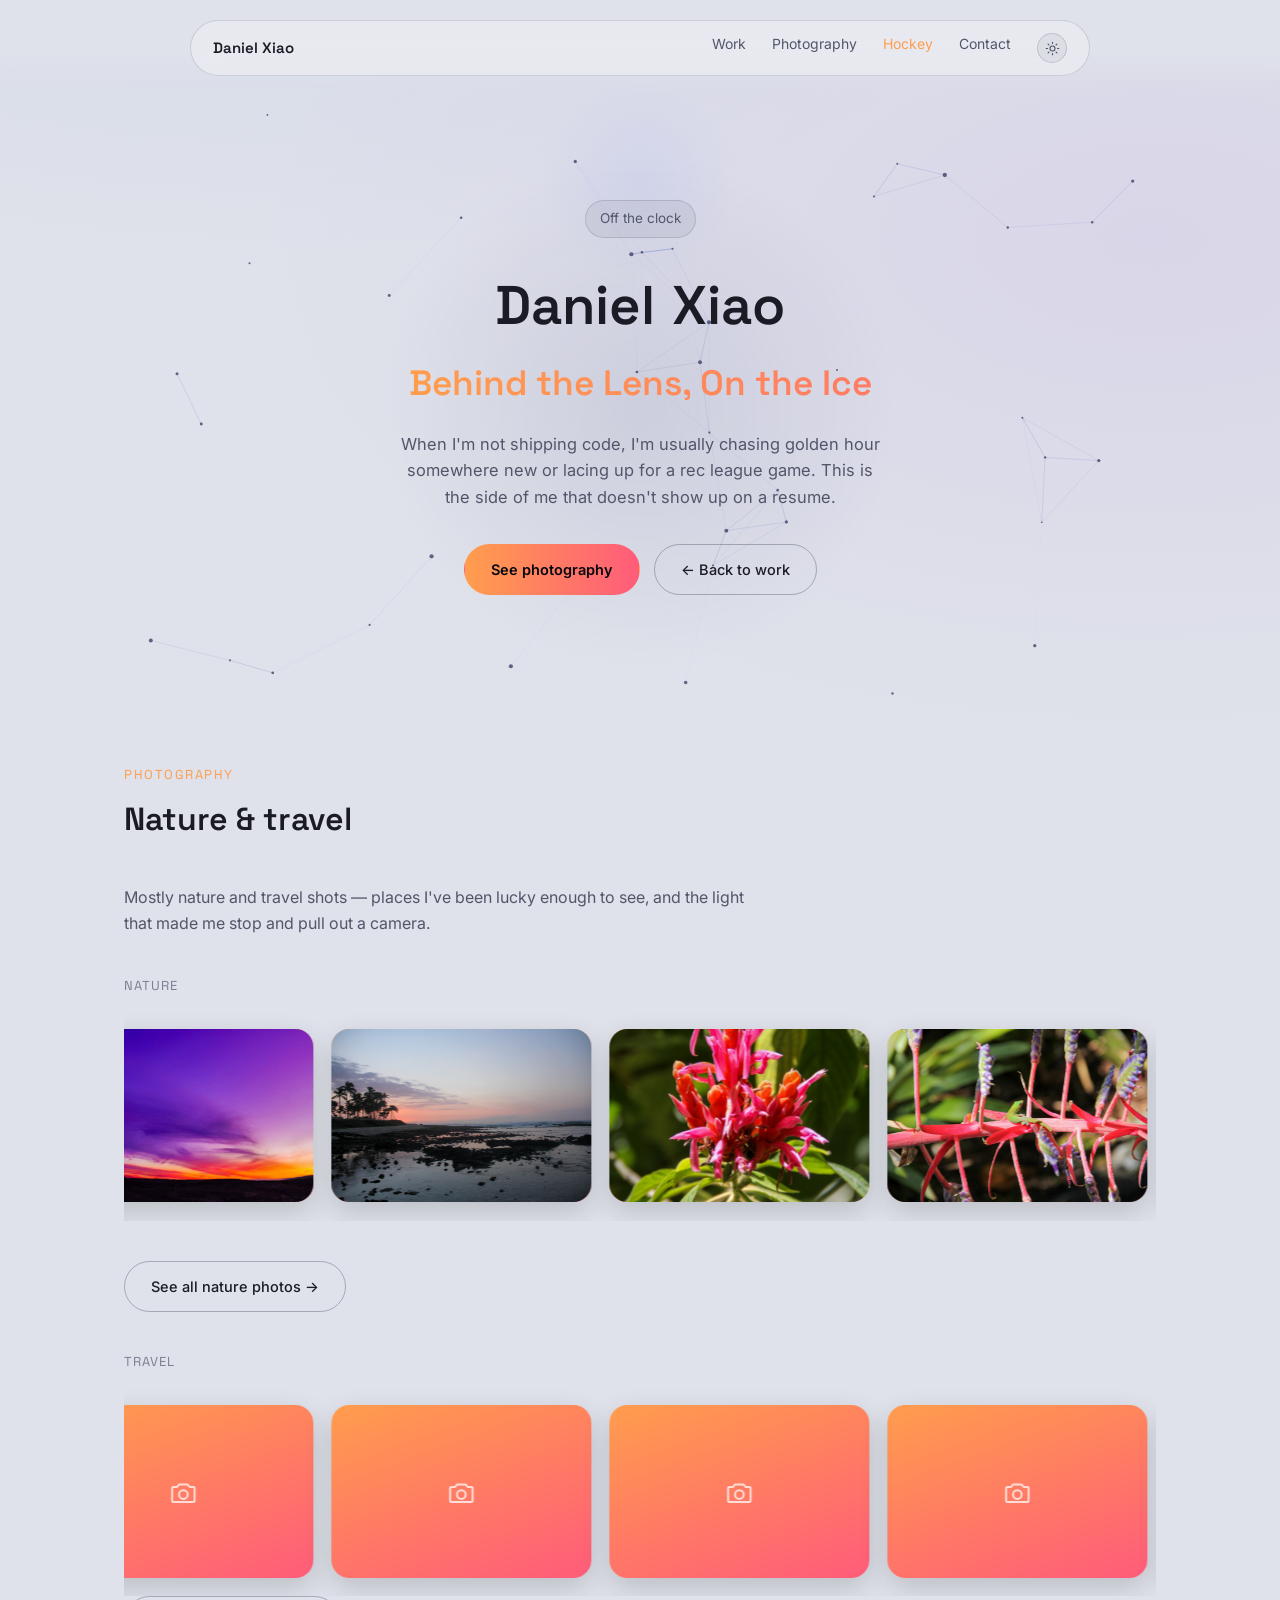
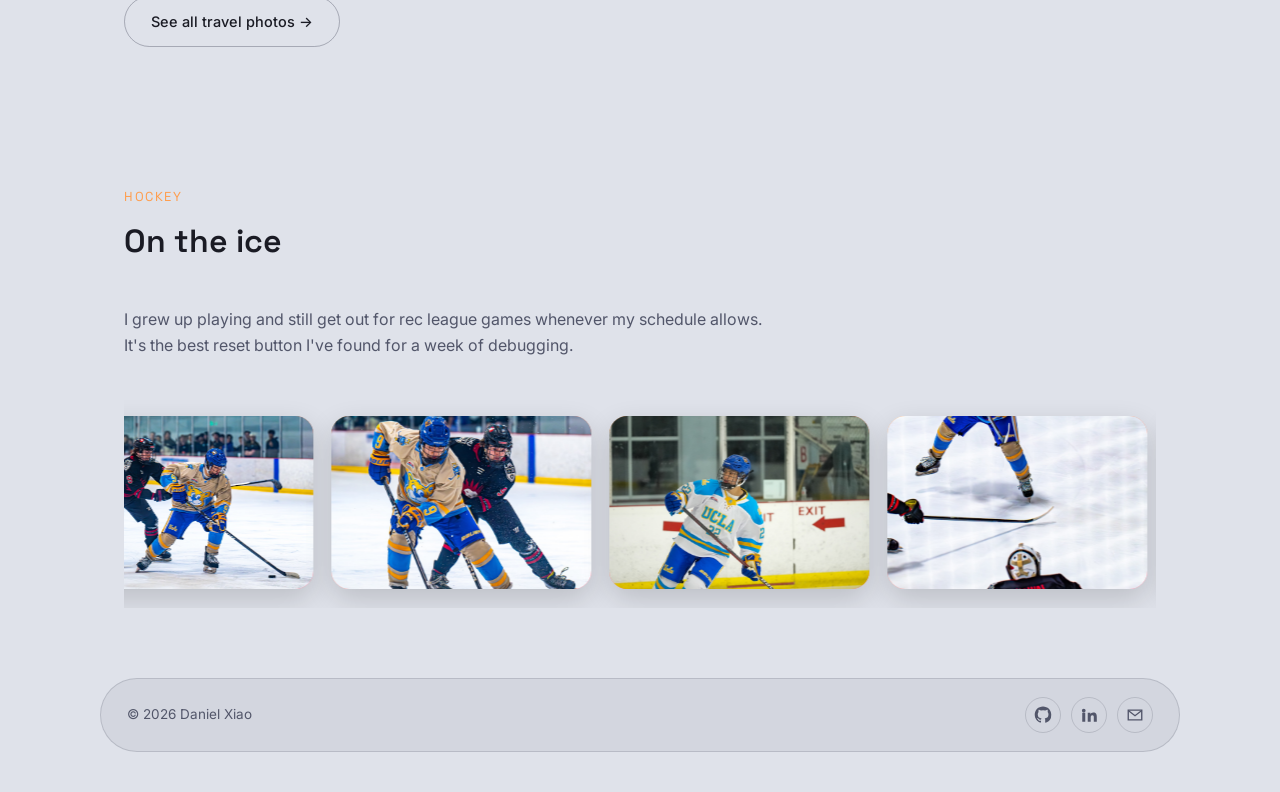
==== creative.html @ 52172386 "remove decorative emoji site-wide in favor of SVG icons, link TreeReq in experience, add UCLA logo s" ====
<!DOCTYPE html>
<html lang="en">
<head>
  <meta charset="UTF-8">
  <meta name="viewport" content="width=device-width, initial-scale=1.0">
  <title>Daniel Xiao — Photography &amp; Hockey</title>
  <meta name="description" content="The creative side of Daniel Xiao — landscape and travel photography, and rec league hockey.">
  <script>
    (function () {
      var stored = localStorage.getItem('portfolio-theme');
      var theme = stored || (matchMedia('(prefers-color-scheme: light)').matches ? 'light' : 'dark');
      document.documentElement.setAttribute('data-theme', theme);
    })();
  </script>
  <link rel="preconnect" href="https://fonts.googleapis.com">
  <link rel="preconnect" href="https://fonts.gstatic.com" crossorigin>
  <link href="https://fonts.googleapis.com/css2?family=Space+Grotesk:wght@500;600;700&family=Inter:wght@400;500;600&display=swap" rel="stylesheet">
  <link rel="stylesheet" href="style.css">
</head>
<body class="creative">

  <div class="scroll-progress" aria-hidden="true"><div class="scroll-progress-bar"></div></div>
  <div class="cursor-glow" aria-hidden="true"></div>

  <header class="site-header">
    <nav class="nav-pill">
      <a href="index.html#top" class="logo"><span class="logo-full">Daniel Xiao</span><span class="logo-short">DX</span></a>
      <div class="nav-links">
        <a href="index.html">Work</a>
        <a href="#photography">Photography</a>
        <a href="#hockey">Hockey</a>
        <a href="index.html#contact">Contact</a>
        <button class="theme-toggle" type="button" aria-label="Toggle light and dark theme">
          <svg class="icon-moon" viewBox="0 0 24 24" fill="none" stroke="currentColor" stroke-width="1.8" stroke-linecap="round" stroke-linejoin="round"><path d="M21 12.79A9 9 0 1 1 11.21 3 7 7 0 0 0 21 12.79Z"/></svg>
          <svg class="icon-sun" viewBox="0 0 24 24" fill="none" stroke="currentColor" stroke-width="1.8" stroke-linecap="round"><circle cx="12" cy="12" r="4"/><path d="M12 2v2M12 20v2M4.93 4.93l1.41 1.41M17.66 17.66l1.41 1.41M2 12h2M20 12h2M4.93 19.07l1.41-1.41M17.66 6.34l1.41-1.41"/></svg>
        </button>
      </div>
    </nav>
  </header>

  <main id="top">

    <!-- HERO -->
    <section class="hero">
      <canvas class="particle-canvas" aria-hidden="true"></canvas>
      <div class="hero-glow" aria-hidden="true"></div>

      <div class="hero-inner">
        <p class="pill hero-pill">Off the clock</p>
        <h1>Daniel Xiao</h1>
        <p class="hero-role"><span class="grad-text">Behind the Lens, On the Ice</span></p>
        <p class="tagline">When I'm not shipping code, I'm usually chasing golden hour somewhere new or lacing up for a rec league game. This is the side of me that doesn't show up on a resume.</p>
        <div class="hero-actions">
          <a href="#photography" class="btn btn-primary">See photography</a>
          <a href="index.html" class="btn btn-ghost">← Back to work</a>
        </div>
      </div>
    </section>

    <!-- PHOTOGRAPHY -->
    <section id="photography" class="section">
      <p class="section-kicker">Photography</p>
      <h2 class="section-heading">Nature &amp; travel</h2>
      <p class="creative-blurb">Mostly nature and travel shots — places I've been lucky enough to see, and the light that made me stop and pull out a camera.</p>

      <p class="photo-group-title">Nature</p>
      <div class="marquee">
        <div class="marquee-track">
          <article class="photo-card">
            <div class="photo-frame">
              <span class="photo-fallback"><svg viewBox="0 0 24 24" fill="none" stroke="currentColor" stroke-width="1.6" stroke-linecap="round" stroke-linejoin="round"><path d="M4 8h3l1.5-2h7L17 8h3a1 1 0 0 1 1 1v10a1 1 0 0 1-1 1H4a1 1 0 0 1-1-1V9a1 1 0 0 1 1-1Z"/><circle cx="12" cy="14" r="3.5"/></svg></span>
              <img src="assets/img/photography/nature/Hawaii_Sunset1.jpg" alt="Nature photo" class="photo-img" onerror="this.remove()">
            </div>
          </article>
          <article class="photo-card">
            <div class="photo-frame">
              <span class="photo-fallback"><svg viewBox="0 0 24 24" fill="none" stroke="currentColor" stroke-width="1.6" stroke-linecap="round" stroke-linejoin="round"><path d="M4 8h3l1.5-2h7L17 8h3a1 1 0 0 1 1 1v10a1 1 0 0 1-1 1H4a1 1 0 0 1-1-1V9a1 1 0 0 1 1-1Z"/><circle cx="12" cy="14" r="3.5"/></svg></span>
              <img src="assets/img/photography/nature/Hawaii_Beach1.jpg" alt="Nature photo" class="photo-img" onerror="this.remove()">
            </div>
          </article>
          <article class="photo-card">
            <div class="photo-frame">
              <span class="photo-fallback"><svg viewBox="0 0 24 24" fill="none" stroke="currentColor" stroke-width="1.6" stroke-linecap="round" stroke-linejoin="round"><path d="M4 8h3l1.5-2h7L17 8h3a1 1 0 0 1 1 1v10a1 1 0 0 1-1 1H4a1 1 0 0 1-1-1V9a1 1 0 0 1 1-1Z"/><circle cx="12" cy="14" r="3.5"/></svg></span>
              <img src="assets/img/photography/nature/Hawaii_Flower1.jpg" alt="Nature photo" class="photo-img" onerror="this.remove()">
            </div>
          </article>
          <article class="photo-card">
            <div class="photo-frame">
              <span class="photo-fallback"><svg viewBox="0 0 24 24" fill="none" stroke="currentColor" stroke-width="1.6" stroke-linecap="round" stroke-linejoin="round"><path d="M4 8h3l1.5-2h7L17 8h3a1 1 0 0 1 1 1v10a1 1 0 0 1-1 1H4a1 1 0 0 1-1-1V9a1 1 0 0 1 1-1Z"/><circle cx="12" cy="14" r="3.5"/></svg></span>
              <img src="assets/img/photography/nature/Hawaii_Gecko1.jpg" alt="Nature photo" class="photo-img" onerror="this.remove()">
            </div>
          </article>
          <article class="photo-card">
            <div class="photo-frame">
              <span class="photo-fallback"><svg viewBox="0 0 24 24" fill="none" stroke="currentColor" stroke-width="1.6" stroke-linecap="round" stroke-linejoin="round"><path d="M4 8h3l1.5-2h7L17 8h3a1 1 0 0 1 1 1v10a1 1 0 0 1-1 1H4a1 1 0 0 1-1-1V9a1 1 0 0 1 1-1Z"/><circle cx="12" cy="14" r="3.5"/></svg></span>
              <img src="assets/img/photography/nature/Hawaii_Lava1.jpg" alt="Nature photo" class="photo-img" onerror="this.remove()">
            </div>
          </article>
          <article class="photo-card">
            <div class="photo-frame">
              <span class="photo-fallback"><svg viewBox="0 0 24 24" fill="none" stroke="currentColor" stroke-width="1.6" stroke-linecap="round" stroke-linejoin="round"><path d="M4 8h3l1.5-2h7L17 8h3a1 1 0 0 1 1 1v10a1 1 0 0 1-1 1H4a1 1 0 0 1-1-1V9a1 1 0 0 1 1-1Z"/><circle cx="12" cy="14" r="3.5"/></svg></span>
              <img src="assets/img/photography/nature/Hawaii_Mountain1.jpg" alt="Nature photo" class="photo-img" onerror="this.remove()">
            </div>
          </article>
        </div>
      </div>
      <a href="nature.html" class="btn btn-ghost">See all nature photos →</a>

      <p class="photo-group-title" style="margin-top: 40px;">Travel</p>
      <div class="marquee">
        <div class="marquee-track">
          <article class="photo-card">
            <div class="photo-frame">
              <span class="photo-fallback"><svg viewBox="0 0 24 24" fill="none" stroke="currentColor" stroke-width="1.6" stroke-linecap="round" stroke-linejoin="round"><path d="M4 8h3l1.5-2h7L17 8h3a1 1 0 0 1 1 1v10a1 1 0 0 1-1 1H4a1 1 0 0 1-1-1V9a1 1 0 0 1 1-1Z"/><circle cx="12" cy="14" r="3.5"/></svg></span>
              <img src="assets/img/photography/travel/01.jpg" alt="Travel photo" class="photo-img" onerror="this.remove()">
            </div>
          </article>
          <article class="photo-card">
            <div class="photo-frame">
              <span class="photo-fallback"><svg viewBox="0 0 24 24" fill="none" stroke="currentColor" stroke-width="1.6" stroke-linecap="round" stroke-linejoin="round"><path d="M4 8h3l1.5-2h7L17 8h3a1 1 0 0 1 1 1v10a1 1 0 0 1-1 1H4a1 1 0 0 1-1-1V9a1 1 0 0 1 1-1Z"/><circle cx="12" cy="14" r="3.5"/></svg></span>
              <img src="assets/img/photography/travel/02.jpg" alt="Travel photo" class="photo-img" onerror="this.remove()">
            </div>
          </article>
          <article class="photo-card">
            <div class="photo-frame">
              <span class="photo-fallback"><svg viewBox="0 0 24 24" fill="none" stroke="currentColor" stroke-width="1.6" stroke-linecap="round" stroke-linejoin="round"><path d="M4 8h3l1.5-2h7L17 8h3a1 1 0 0 1 1 1v10a1 1 0 0 1-1 1H4a1 1 0 0 1-1-1V9a1 1 0 0 1 1-1Z"/><circle cx="12" cy="14" r="3.5"/></svg></span>
              <img src="assets/img/photography/travel/03.jpg" alt="Travel photo" class="photo-img" onerror="this.remove()">
            </div>
          </article>
        </div>
      </div>
      <a href="travel.html" class="btn btn-ghost">See all travel photos →</a>
    </section>

    <!-- HOCKEY -->
    <section id="hockey" class="section">
      <p class="section-kicker">Hockey</p>
      <h2 class="section-heading">On the ice</h2>
      <p class="creative-blurb">I grew up playing and still get out for rec league games whenever my schedule allows. It's the best reset button I've found for a week of debugging.</p>

      <div class="marquee">
        <div class="marquee-track">
          <article class="photo-card">
            <div class="photo-frame">
              <span class="photo-fallback"><svg viewBox="0 0 24 24" fill="none" stroke="currentColor" stroke-width="1.6" stroke-linecap="round" stroke-linejoin="round"><path d="M4 8h3l1.5-2h7L17 8h3a1 1 0 0 1 1 1v10a1 1 0 0 1-1 1H4a1 1 0 0 1-1-1V9a1 1 0 0 1 1-1Z"/><circle cx="12" cy="14" r="3.5"/></svg></span>
              <img src="assets/img/hockey/DSC00025.jpeg" alt="Hockey photo" class="photo-img" onerror="this.remove()">
            </div>
          </article>
          <article class="photo-card">
            <div class="photo-frame">
              <span class="photo-fallback"><svg viewBox="0 0 24 24" fill="none" stroke="currentColor" stroke-width="1.6" stroke-linecap="round" stroke-linejoin="round"><path d="M4 8h3l1.5-2h7L17 8h3a1 1 0 0 1 1 1v10a1 1 0 0 1-1 1H4a1 1 0 0 1-1-1V9a1 1 0 0 1 1-1Z"/><circle cx="12" cy="14" r="3.5"/></svg></span>
              <img src="assets/img/hockey/DSC00028.jpeg" alt="Hockey photo" class="photo-img" onerror="this.remove()">
            </div>
          </article>
          <article class="photo-card">
            <div class="photo-frame">
              <span class="photo-fallback"><svg viewBox="0 0 24 24" fill="none" stroke="currentColor" stroke-width="1.6" stroke-linecap="round" stroke-linejoin="round"><path d="M4 8h3l1.5-2h7L17 8h3a1 1 0 0 1 1 1v10a1 1 0 0 1-1 1H4a1 1 0 0 1-1-1V9a1 1 0 0 1 1-1Z"/><circle cx="12" cy="14" r="3.5"/></svg></span>
              <img src="assets/img/hockey/DSC00127.jpeg" alt="Hockey photo" class="photo-img" onerror="this.remove()">
            </div>
          </article>
          <article class="photo-card">
            <div class="photo-frame">
              <span class="photo-fallback"><svg viewBox="0 0 24 24" fill="none" stroke="currentColor" stroke-width="1.6" stroke-linecap="round" stroke-linejoin="round"><path d="M4 8h3l1.5-2h7L17 8h3a1 1 0 0 1 1 1v10a1 1 0 0 1-1 1H4a1 1 0 0 1-1-1V9a1 1 0 0 1 1-1Z"/><circle cx="12" cy="14" r="3.5"/></svg></span>
              <img src="assets/img/hockey/DSC09570.jpeg" alt="Hockey photo" class="photo-img" onerror="this.remove()">
            </div>
          </article>
          <article class="photo-card">
            <div class="photo-frame">
              <span class="photo-fallback"><svg viewBox="0 0 24 24" fill="none" stroke="currentColor" stroke-width="1.6" stroke-linecap="round" stroke-linejoin="round"><path d="M4 8h3l1.5-2h7L17 8h3a1 1 0 0 1 1 1v10a1 1 0 0 1-1 1H4a1 1 0 0 1-1-1V9a1 1 0 0 1 1-1Z"/><circle cx="12" cy="14" r="3.5"/></svg></span>
              <img src="assets/img/hockey/DSC09809.jpeg" alt="Hockey photo" class="photo-img" onerror="this.remove()">
            </div>
          </article>
          <article class="photo-card">
            <div class="photo-frame">
              <span class="photo-fallback"><svg viewBox="0 0 24 24" fill="none" stroke="currentColor" stroke-width="1.6" stroke-linecap="round" stroke-linejoin="round"><path d="M4 8h3l1.5-2h7L17 8h3a1 1 0 0 1 1 1v10a1 1 0 0 1-1 1H4a1 1 0 0 1-1-1V9a1 1 0 0 1 1-1Z"/><circle cx="12" cy="14" r="3.5"/></svg></span>
              <img src="assets/img/hockey/DSC09816.jpeg" alt="Hockey photo" class="photo-img" onerror="this.remove()">
            </div>
          </article>
          <article class="photo-card">
            <div class="photo-frame">
              <span class="photo-fallback"><svg viewBox="0 0 24 24" fill="none" stroke="currentColor" stroke-width="1.6" stroke-linecap="round" stroke-linejoin="round"><path d="M4 8h3l1.5-2h7L17 8h3a1 1 0 0 1 1 1v10a1 1 0 0 1-1 1H4a1 1 0 0 1-1-1V9a1 1 0 0 1 1-1Z"/><circle cx="12" cy="14" r="3.5"/></svg></span>
              <img src="assets/img/hockey/DSC09862.jpeg" alt="Hockey photo" class="photo-img" onerror="this.remove()">
            </div>
          </article>
          <article class="photo-card">
            <div class="photo-frame">
              <span class="photo-fallback"><svg viewBox="0 0 24 24" fill="none" stroke="currentColor" stroke-width="1.6" stroke-linecap="round" stroke-linejoin="round"><path d="M4 8h3l1.5-2h7L17 8h3a1 1 0 0 1 1 1v10a1 1 0 0 1-1 1H4a1 1 0 0 1-1-1V9a1 1 0 0 1 1-1Z"/><circle cx="12" cy="14" r="3.5"/></svg></span>
              <img src="assets/img/hockey/DSC09877.jpeg" alt="Hockey photo" class="photo-img" onerror="this.remove()">
            </div>
          </article>
          <article class="photo-card">
            <div class="photo-frame">
              <span class="photo-fallback"><svg viewBox="0 0 24 24" fill="none" stroke="currentColor" stroke-width="1.6" stroke-linecap="round" stroke-linejoin="round"><path d="M4 8h3l1.5-2h7L17 8h3a1 1 0 0 1 1 1v10a1 1 0 0 1-1 1H4a1 1 0 0 1-1-1V9a1 1 0 0 1 1-1Z"/><circle cx="12" cy="14" r="3.5"/></svg></span>
              <img src="assets/img/hockey/IMG_0213.JPG" alt="Hockey photo" class="photo-img" onerror="this.remove()">
            </div>
          </article>
          <article class="photo-card">
            <div class="photo-frame">
              <span class="photo-fallback"><svg viewBox="0 0 24 24" fill="none" stroke="currentColor" stroke-width="1.6" stroke-linecap="round" stroke-linejoin="round"><path d="M4 8h3l1.5-2h7L17 8h3a1 1 0 0 1 1 1v10a1 1 0 0 1-1 1H4a1 1 0 0 1-1-1V9a1 1 0 0 1 1-1Z"/><circle cx="12" cy="14" r="3.5"/></svg></span>
              <img src="assets/img/hockey/IMG_5037.JPG" alt="Hockey photo" class="photo-img" onerror="this.remove()">
            </div>
          </article>
          <article class="photo-card">
            <div class="photo-frame">
              <span class="photo-fallback"><svg viewBox="0 0 24 24" fill="none" stroke="currentColor" stroke-width="1.6" stroke-linecap="round" stroke-linejoin="round"><path d="M4 8h3l1.5-2h7L17 8h3a1 1 0 0 1 1 1v10a1 1 0 0 1-1 1H4a1 1 0 0 1-1-1V9a1 1 0 0 1 1-1Z"/><circle cx="12" cy="14" r="3.5"/></svg></span>
              <img src="assets/img/hockey/IMG_5874.JPG" alt="Hockey photo" class="photo-img" onerror="this.remove()">
            </div>
          </article>
          <article class="photo-card">
            <div class="photo-frame">
              <span class="photo-fallback"><svg viewBox="0 0 24 24" fill="none" stroke="currentColor" stroke-width="1.6" stroke-linecap="round" stroke-linejoin="round"><path d="M4 8h3l1.5-2h7L17 8h3a1 1 0 0 1 1 1v10a1 1 0 0 1-1 1H4a1 1 0 0 1-1-1V9a1 1 0 0 1 1-1Z"/><circle cx="12" cy="14" r="3.5"/></svg></span>
              <img src="assets/img/hockey/IMG_6061.JPG" alt="Hockey photo" class="photo-img" onerror="this.remove()">
            </div>
          </article>
          <article class="photo-card">
            <div class="photo-frame">
              <span class="photo-fallback"><svg viewBox="0 0 24 24" fill="none" stroke="currentColor" stroke-width="1.6" stroke-linecap="round" stroke-linejoin="round"><path d="M4 8h3l1.5-2h7L17 8h3a1 1 0 0 1 1 1v10a1 1 0 0 1-1 1H4a1 1 0 0 1-1-1V9a1 1 0 0 1 1-1Z"/><circle cx="12" cy="14" r="3.5"/></svg></span>
              <img src="assets/img/hockey/IMG_6289.JPG" alt="Hockey photo" class="photo-img" onerror="this.remove()">
            </div>
          </article>
        </div>
      </div>
    </section>

  </main>

  <footer class="site-footer">
    <div class="footer-bar">
      <p class="footer-copy">© <span id="year"></span> Daniel Xiao</p>
      <div class="social-row">
        <a href="https://github.com/daniu98" target="_blank" rel="noopener" aria-label="GitHub" class="social-icon">
          <svg viewBox="0 0 24 24" fill="currentColor" width="18" height="18"><path d="M12 .5C5.73.5.98 5.24.98 11.52c0 4.94 3.2 9.13 7.65 10.61.56.1.76-.24.76-.54 0-.27-.01-1.13-.02-2.04-3.11.68-3.77-1.32-3.77-1.32-.51-1.3-1.24-1.64-1.24-1.64-1.02-.7.08-.69.08-.69 1.12.08 1.71 1.15 1.71 1.15 1 1.71 2.63 1.22 3.27.93.1-.72.39-1.22.71-1.5-2.48-.28-5.1-1.24-5.1-5.53 0-1.22.44-2.22 1.15-3-.12-.28-.5-1.42.11-2.96 0 0 .94-.3 3.08 1.15a10.7 10.7 0 0 1 5.6 0c2.14-1.45 3.08-1.15 3.08-1.15.61 1.54.23 2.68.11 2.96.72.78 1.15 1.78 1.15 3 0 4.3-2.62 5.24-5.12 5.52.4.35.76 1.04.76 2.1 0 1.52-.01 2.74-.01 3.11 0 .3.2.65.77.54A11.03 11.03 0 0 0 23 11.52C23 5.24 18.27.5 12 .5Z"/></svg>
        </a>
        <a href="https://linkedin.com/in/daniel-xiao" target="_blank" rel="noopener" aria-label="LinkedIn" class="social-icon">
          <svg viewBox="0 0 24 24" fill="currentColor" width="18" height="18"><path d="M4.98 3.5a2.5 2.5 0 1 1 0 5 2.5 2.5 0 0 1 0-5ZM3 9h4v12H3V9Zm7 0h3.8v1.7h.05c.53-.98 1.83-2 3.77-2 4.03 0 4.78 2.5 4.78 5.76V21h-4v-5.7c0-1.36-.02-3.1-1.9-3.1-1.9 0-2.2 1.48-2.2 3v5.8h-4V9Z"/></svg>
        </a>
        <a href="mailto:daniu9807@g.ucla.edu" aria-label="Email" class="social-icon">
          <svg viewBox="0 0 24 24" fill="none" stroke="currentColor" stroke-width="1.8" width="18" height="18"><path d="M3 5.5h18v13H3v-13Z"/><path d="m3 6 9 7 9-7"/></svg>
        </a>
      </div>
    </div>
  </footer>

  <script src="script.js"></script>
</body>
</html>
---- style.css ----
:root {
  --bg: #06070c;
  --bg-soft: #0a0c16;
  --bg-wash-1: rgba(91, 140, 255, 0.16);
  --bg-wash-2: rgba(178, 107, 255, 0.14);
  --glass: rgba(255, 255, 255, 0.045);
  --glass-hover: rgba(255, 255, 255, 0.075);
  --border: rgba(255, 255, 255, 0.1);
  --border-bright: rgba(255, 255, 255, 0.22);
  --text: #F3F4F8;
  --text-muted: #9BA0B3;
  --text-dim: #6C7186;
  --grad-1: #5B8CFF;
  --grad-2: #B26BFF;
  --nav-bg: rgba(10, 11, 20, 0.65);
  --hero-glow-color: rgba(255, 255, 255, 0.06);
  --glare-color: rgba(255, 255, 255, 0.10);
  --particle-dot: 222, 229, 255;
  --particle-line: 150, 170, 255;
  --particle-mouse: 178, 107, 255;
  --radius-lg: 28px;
  --radius-md: 18px;
  --radius-sm: 999px;
  --font-display: 'Space Grotesk', sans-serif;
  --font-body: 'Inter', sans-serif;
}

:root[data-theme="light"] {
  --bg: #DFE2EA;
  --bg-soft: #EAEBF2;
  --bg-wash-1: rgba(70, 110, 220, 0.09);
  --bg-wash-2: rgba(140, 70, 210, 0.08);
  --glass: rgba(20, 24, 45, 0.055);
  --glass-hover: rgba(20, 24, 45, 0.085);
  --border: rgba(20, 24, 45, 0.14);
  --border-bright: rgba(20, 24, 45, 0.28);
  --text: #1A1B24;
  --text-muted: #52566A;
  --text-dim: #7B7F92;
  --grad-1: #3F6CE0;
  --grad-2: #9B4FE8;
  --nav-bg: rgba(234, 235, 242, 0.8);
  --hero-glow-color: rgba(45, 55, 105, 0.09);
  --glare-color: rgba(20, 24, 45, 0.07);
  --particle-dot: 50, 58, 95;
  --particle-line: 80, 100, 185;
  --particle-mouse: 140, 72, 195;
}

* { box-sizing: border-box; }

html { scroll-behavior: smooth; }

body {
  margin: 0;
  background: radial-gradient(ellipse 900px 500px at 20% -10%, var(--bg-wash-1), transparent),
              radial-gradient(ellipse 900px 500px at 90% 10%, var(--bg-wash-2), transparent),
              var(--bg);
  color: var(--text);
  font-family: var(--font-body);
  line-height: 1.6;
  transition: background-color 0.3s ease, color 0.3s ease;
}

a { color: inherit; text-decoration: none; }

h1, h2, h3 { font-family: var(--font-display); font-weight: 600; margin: 0; }

.grad-text {
  background: linear-gradient(90deg, var(--grad-1), var(--grad-2));
  -webkit-background-clip: text;
  background-clip: text;
  color: transparent;
}

@media (prefers-reduced-motion: no-preference) {
  .project-card, .timeline-card, .btn, .panel, .profile-card { transition: transform 0.15s ease, border-color 0.25s ease, background 0.25s ease; }
}

.reveal-init {
  opacity: 0;
  transform: translateY(16px);
  transition: opacity 0.5s ease var(--reveal-delay, 0s), transform 0.5s ease var(--reveal-delay, 0s);
}

/* scroll progress bar */
.scroll-progress { position: fixed; top: 0; left: 0; width: 100%; height: 3px; z-index: 50; pointer-events: none; }
.scroll-progress-bar {
  height: 100%;
  width: 100%;
  background: linear-gradient(90deg, var(--grad-1), var(--grad-2));
  transform: scaleX(var(--progress, 0));
  transform-origin: 0 0;
}

/* cursor-reactive tilt + glare, applied via JS to cards */
.tilt-card { position: relative; overflow: hidden; will-change: transform; }
.tilt-card::after {
  content: "";
  position: absolute;
  inset: 0;
  border-radius: inherit;
  background: radial-gradient(260px circle at var(--mx, 50%) var(--my, 50%), var(--glare-color), transparent 65%);
  opacity: 0;
  transition: opacity 0.3s ease;
  pointer-events: none;
}
.tilt-card:hover::after { opacity: 1; }

a:focus-visible, .btn:focus-visible { outline: 2px solid var(--grad-2); outline-offset: 2px; }

/* cursor-reactive spotlight */
.cursor-glow {
  position: fixed;
  inset: 0;
  z-index: 1;
  pointer-events: none;
  background: radial-gradient(140px circle at var(--x, 50%) var(--y, 20%), rgba(130, 155, 255, 0.10), transparent 70%);
  transition: background-color 0.2s ease;
}

/* header / nav */
.site-header {
  position: sticky;
  top: 0;
  z-index: 20;
  display: flex;
  justify-content: center;
  padding: 20px 24px 14px;
  background: linear-gradient(var(--bg) 55%, transparent);
  backdrop-filter: blur(6px);
  -webkit-backdrop-filter: blur(6px);
}
.nav-pill {
  width: 100%;
  max-width: 900px;
  display: flex;
  align-items: center;
  justify-content: space-between;
  padding: 12px 22px;
  border-radius: var(--radius-sm);
  background: var(--nav-bg);
  border: 1px solid var(--border);
  backdrop-filter: blur(14px);
  -webkit-backdrop-filter: blur(14px);
  transition: background-color 0.3s ease;
}
.logo { font-family: var(--font-display); font-weight: 600; font-size: 15px; white-space: nowrap; }
.logo-short { display: none; }
.nav-links { display: flex; gap: 26px; }
.nav-links a { color: var(--text-muted); font-size: 14px; white-space: nowrap; transition: color 0.2s ease; }
.nav-links a:hover { color: var(--text); }
.nav-links a.active { color: var(--grad-1); }
.theme-toggle {
  display: flex;
  align-items: center;
  justify-content: center;
  width: 30px;
  height: 30px;
  padding: 0;
  border-radius: 50%;
  border: 1px solid var(--border);
  background: var(--glass);
  color: var(--text-muted);
  cursor: pointer;
}
.theme-toggle:hover { border-color: var(--border-bright); background: var(--glass-hover); color: var(--text); }
.theme-toggle svg { width: 15px; height: 15px; }
.theme-toggle .icon-sun { display: none; }
:root[data-theme="light"] .theme-toggle .icon-moon { display: none; }
:root[data-theme="light"] .theme-toggle .icon-sun { display: block; }
@media (max-width: 700px) { .nav-links { gap: 14px; } .nav-links a { font-size: 12.5px; } }
@media (max-width: 560px) { .nav-links a.nav-collapse { display: none; } }
@media (max-width: 460px) {
  .logo-full { display: none; }
  .logo-short { display: inline; }
  .nav-links { gap: 11px; }
}

main { position: relative; z-index: 1; padding: 0 24px; max-width: 1080px; margin: 0 auto; }

/* pills */
.pill {
  display: inline-flex;
  align-items: center;
  gap: 6px;
  padding: 7px 14px;
  border-radius: var(--radius-sm);
  background: var(--glass);
  border: 1px solid var(--border);
  font-size: 13.5px;
  color: var(--text-muted);
}
.pill-sm { padding: 5px 12px; font-size: 12.5px; }
.pill-row { display: flex; flex-wrap: wrap; gap: 10px; margin: 0 0 20px; }
.pill-row:last-child { margin-bottom: 0; }

/* buttons */
.btn {
  font-family: var(--font-body);
  font-weight: 500;
  font-size: 14.5px;
  padding: 13px 26px;
  border-radius: var(--radius-sm);
  display: inline-block;
  border: 1px solid transparent;
}
.btn-primary { background: linear-gradient(90deg, var(--grad-1), var(--grad-2)); color: #06070c; font-weight: 600; }
.btn-primary:hover { filter: brightness(1.1); }
.btn-ghost { border-color: var(--border-bright); color: var(--text); }
.btn-ghost:hover { background: var(--glass); }

/* hero */
.hero { position: relative; padding: 110px 24px 100px; text-align: center; overflow: hidden; }
.hero-inner { position: relative; z-index: 2; max-width: 640px; margin: 0 auto; }
.hero-glow {
  position: absolute;
  top: 10%;
  left: 50%;
  transform: translateX(-50%);
  width: 520px;
  height: 520px;
  background: radial-gradient(circle, var(--hero-glow-color), transparent 70%);
  pointer-events: none;
  z-index: 1;
}
.particle-canvas { position: absolute; inset: 0; width: 100%; height: 100%; z-index: 0; pointer-events: none; }

.hero-pill { margin: 0 0 24px; }
.hero h1 { font-size: clamp(2.4rem, 6vw, 3.4rem); margin: 0 0 6px; }
.hero h1 .letter {
  display: inline-block;
  opacity: 0;
  transform: translateY(24px);
  animation: letterIn 0.6s cubic-bezier(0.2, 0.8, 0.2, 1) forwards;
  animation-delay: var(--d, 0s);
}
@keyframes letterIn { to { opacity: 1; transform: translateY(0); } }
.hero-role { font-size: clamp(1.6rem, 4vw, 2.2rem); font-family: var(--font-display); font-weight: 600; margin: 0 0 20px; }
@media (prefers-reduced-motion: no-preference) {
  .grad-text { background-size: 200% auto; animation: gradientShift 6s ease infinite; }
}
@keyframes gradientShift { 0%, 100% { background-position: 0% 50%; } 50% { background-position: 100% 50%; } }
.tagline { font-size: 16.5px; color: var(--text-muted); max-width: 480px; margin: 0 auto 34px; }
.hero-actions { display: flex; gap: 14px; justify-content: center; flex-wrap: wrap; }

/* pillars — the 3 things: about, hobbies, academic work */
.pillars-section { position: relative; z-index: 1; padding: 0 24px 70px; max-width: 1080px; margin: 0 auto; }
.pillars { display: grid; grid-template-columns: repeat(3, 1fr); gap: 20px; }
.pillar-card {
  position: relative;
  display: flex;
  flex-direction: column;
  align-items: flex-start;
  gap: 6px;
  padding: 30px 26px 34px;
  border-radius: var(--radius-md);
  background: var(--glass);
  border: 1px solid var(--border);
  color: var(--text);
}
.pillar-card:hover { border-color: var(--border-bright); }
.pillar-icon {
  display: flex;
  align-items: center;
  justify-content: center;
  width: 40px;
  height: 40px;
  margin-bottom: 10px;
  border-radius: 10px;
  background: linear-gradient(160deg, var(--grad-1), var(--grad-2));
  color: #06070c;
}
.pillar-icon svg { width: 20px; height: 20px; }
.pillar-card h3 { font-size: 18px; margin: 0 0 2px; }
.pillar-card p { font-size: 14px; color: var(--text-muted); margin: 0; max-width: 34ch; }
.pillar-arrow {
  position: absolute;
  top: 28px;
  right: 24px;
  color: var(--grad-1);
  font-size: 16px;
  transition: transform 0.2s ease;
}
.pillar-card:hover .pillar-arrow { transform: translateX(4px); }
@media (max-width: 820px) { .pillars { grid-template-columns: 1fr; } }
@media (max-width: 700px) { .pillars-section { padding: 0 16px 50px; } }

/* 2-up variant, used for photo-category link cards (not a full page-width section) */
.pillars-2 { display: grid; grid-template-columns: repeat(2, 1fr); gap: 20px; margin-bottom: 40px; }
.pillars-2 .pillar-card { padding: 0; overflow: hidden; }
.pillars-2 .pillar-photo {
  position: relative;
  width: 100%;
  aspect-ratio: 16 / 9;
  background: linear-gradient(160deg, var(--grad-1), var(--grad-2));
  display: flex;
  align-items: center;
  justify-content: center;
  font-size: 34px;
}
.pillars-2 .pillar-body { padding: 22px 24px 26px; }
.pillars-2 .pillar-arrow { top: auto; bottom: 24px; }
@media (max-width: 640px) { .pillars-2 { grid-template-columns: 1fr; } }

/* sections */
.section { padding: 70px 0; }
.section-kicker {
  font-family: var(--font-display);
  font-size: 13px;
  text-transform: uppercase;
  letter-spacing: 1.5px;
  color: var(--grad-1);
  margin: 0 0 8px;
}
.section-heading { font-size: clamp(1.6rem, 3.5vw, 2rem); margin: 0 0 40px; }

/* about / profile */
.about-layout { display: grid; grid-template-columns: 320px 1fr; gap: 40px; align-items: stretch; margin-bottom: 48px; }
.profile-card { border-radius: var(--radius-lg); overflow: hidden; }
.avatar-frame {
  position: relative;
  width: 100%;
  aspect-ratio: 4 / 5;
  border-radius: var(--radius-lg);
  overflow: hidden;
  background: linear-gradient(160deg, var(--grad-1), var(--grad-2));
  border: 1px solid var(--border);
}
.avatar-img { position: absolute; inset: 0; width: 100%; height: 100%; object-fit: cover; }
.avatar-fallback {
  position: absolute;
  inset: 0;
  display: flex;
  align-items: center;
  justify-content: center;
  font-family: var(--font-display);
  font-size: 64px;
  font-weight: 700;
  color: rgba(255, 255, 255, 0.85);
}
.profile-card-caption {
  position: absolute;
  left: 0; right: 0; bottom: 0;
  padding: 24px 20px 18px;
  background: linear-gradient(0deg, rgba(0,0,0,0.65), transparent);
}
.profile-name { font-family: var(--font-display); font-weight: 600; font-size: 17px; margin: 0; color: #fff; }
.profile-role { font-size: 13px; margin: 2px 0 0; color: rgba(255,255,255,0.8); }

.profile-content { display: flex; flex-direction: column; justify-content: center; }
.about-text { font-size: 16px; color: var(--text-muted); max-width: 560px; margin: 0 0 22px; }

.creative-cta {
  display: inline-flex;
  align-items: center;
  gap: 10px;
  margin-top: 18px;
  padding: 12px 18px;
  border-radius: var(--radius-sm);
  border: 1px solid var(--border);
  background: var(--glass);
  color: var(--text);
  font-size: 14px;
  max-width: fit-content;
}
.creative-cta:hover { border-color: var(--border-bright); background: var(--glass-hover); }
.creative-cta-arrow { color: var(--grad-1); display: inline-block; transition: transform 0.2s ease; }
.creative-cta:hover .creative-cta-arrow { transform: translateX(4px); }

/* skills / education panels */
.skills-edu-grid { display: grid; grid-template-columns: 1.2fr 1fr; gap: 24px; }
.panel { background: var(--glass); border: 1px solid var(--border); border-radius: var(--radius-md); padding: 28px; }
.panel-title { font-family: var(--font-display); font-size: 16px; font-weight: 600; margin: 0 0 18px; }
.panel-sub { font-size: 12.5px; text-transform: uppercase; letter-spacing: 1px; color: var(--text-dim); margin: 0 0 10px; }
.edu-row { display: flex; align-items: center; gap: 16px; margin-bottom: 22px; }
.edu-badge {
  position: relative;
  flex-shrink: 0;
  width: 48px; height: 48px;
  border-radius: 12px;
  background: linear-gradient(160deg, var(--grad-1), var(--grad-2));
  display: flex; align-items: center; justify-content: center;
  overflow: hidden;
}
.edu-badge-fallback { font-family: var(--font-display); font-weight: 700; font-size: 12px; color: #06070c; }
.edu-badge-img { position: absolute; inset: 0; width: 100%; height: 100%; object-fit: contain; padding: 6px; background: #fff; }
.edu-school { font-size: 14.5px; font-weight: 500; margin: 0; }
.edu-meta { font-size: 13px; color: var(--text-muted); margin: 3px 0 0; }
@media (max-width: 820px) { .skills-edu-grid { grid-template-columns: 1fr; } }

/* experience timeline */
.timeline {
  position: relative;
  border-left: 1px dashed var(--border-bright);
  margin-left: 6px;
  padding-left: 32px;
  display: flex;
  flex-direction: column;
  gap: 28px;
}
.timeline-item { position: relative; }
.timeline-item::before {
  content: "";
  position: absolute;
  left: -38px;
  top: 28px;
  width: 10px;
  height: 10px;
  border-radius: 50%;
  background: linear-gradient(160deg, var(--grad-1), var(--grad-2));
}
.timeline-card { background: var(--glass); border: 1px solid var(--border); border-radius: var(--radius-md); padding: 26px 28px; }
.timeline-card:hover { border-color: var(--border-bright); }
.timeline-meta { display: flex; gap: 10px; flex-wrap: wrap; margin: 0 0 14px; }
.timeline-item h3 { font-size: 18px; margin: 0 0 4px; }
.timeline-org { font-size: 13.5px; color: var(--text-muted); margin: 0 0 16px; }
.timeline-org a, .timeline-item li a { color: var(--grad-1); }
.timeline-org a:hover, .timeline-item li a:hover { color: var(--grad-2); }
.timeline-item ul { margin: 0; padding-left: 18px; }
.timeline-item li { color: var(--text-muted); font-size: 14.5px; margin-bottom: 8px; }
.timeline-item li:last-child { margin-bottom: 0; }
@media (max-width: 700px) { .timeline { padding-left: 22px; } .timeline-item::before { left: -28px; } }

/* project grid */
.project-grid { display: grid; grid-template-columns: repeat(auto-fit, minmax(280px, 1fr)); gap: 24px; }
.project-card { background: var(--glass); border: 1px solid var(--border); border-radius: var(--radius-md); overflow: hidden; }
.project-card:hover { border-color: var(--border-bright); }

.project-thumb {
  height: 150px;
  display: flex; align-items: center; justify-content: center;
  background: linear-gradient(135deg, hsl(var(--hue) 70% 55% / 0.35), hsl(calc(var(--hue) + 40) 70% 55% / 0.2));
}
.project-thumb-glyph { color: var(--text); opacity: 0.8; filter: drop-shadow(0 4px 12px rgba(0,0,0,0.25)); }
.project-thumb-glyph svg { width: 34px; height: 34px; }

.project-body { padding: 22px 24px 26px; }
.project-label { font-size: 12px; color: var(--grad-1); margin: 0 0 6px; letter-spacing: 0.3px; }
.project-body h3 { font-size: 18px; margin: 0 0 10px; }
.project-desc { color: var(--text-muted); font-size: 14.5px; margin: 0 0 18px; }
.project-links { display: flex; gap: 20px; font-size: 13.5px; }
.project-links a { color: var(--grad-1); }
.project-links a:hover { color: var(--grad-2); }

/* creative page: warm accent override */
body.creative { --grad-1: #FF9D4D; --grad-2: #FF5C7A; }

/* photo gallery (creative page) */
.photo-group-title {
  font-family: var(--font-display);
  font-size: 13px;
  text-transform: uppercase;
  letter-spacing: 1px;
  color: var(--text-dim);
  margin: 0 0 14px;
}
/* right-to-left auto-scrolling photo marquee; pauses on hover.
   The track holds two identical copies of the set back to back; script.js
   drives the transform directly via rAF and wraps the offset by exactly one
   copy-width whenever it's exceeded, so there's no fixed reset value to
   snap to — the loop point is wherever the animation already was. */
.marquee { overflow: hidden; margin-bottom: 40px; padding: 18px 0; }
.marquee:last-of-type { margin-bottom: 0; }
.marquee-track {
  display: flex;
  align-items: center;
  gap: 18px;
  width: max-content;
  will-change: transform;
  backface-visibility: hidden;
}
.marquee.marquee-static { overflow-x: auto; -webkit-overflow-scrolling: touch; }
.marquee-track .photo-card { flex: 0 0 auto; width: 260px; }

/* static full gallery grid, used on the dedicated nature/travel pages */
.photo-grid { display: grid; grid-template-columns: repeat(auto-fit, minmax(240px, 1fr)); gap: 20px; }

/* z-index lift on hover so a scaled-up photo rises above its neighbors
   instead of being cut off by them */
.photo-card { border-radius: var(--radius-md); position: relative; z-index: 1; }
.photo-card:hover { z-index: 5; }
.photo-frame {
  position: relative;
  aspect-ratio: 3 / 2;
  border-radius: var(--radius-md);
  overflow: hidden;
  background: linear-gradient(160deg, var(--grad-1), var(--grad-2));
  box-shadow: 0 10px 28px rgba(0, 0, 0, 0.16);
  transition: transform 0.3s ease, box-shadow 0.3s ease;
}
.photo-card:hover .photo-frame { transform: scale(1.1); box-shadow: 0 20px 44px rgba(0, 0, 0, 0.3); }
.photo-img { position: absolute; inset: 0; width: 100%; height: 100%; object-fit: cover; }
.photo-fallback {
  position: absolute;
  inset: 0;
  display: flex;
  align-items: center;
  justify-content: center;
  color: #fff;
  opacity: 0.75;
}
.photo-fallback svg { width: 30px; height: 30px; }
.creative-blurb { font-size: 16px; color: var(--text-muted); max-width: 640px; margin: 0 0 40px; }

/* contact */
.contact-section { text-align: center; }
.contact-section .about-text { margin-left: auto; margin-right: auto; }

/* footer */
.site-footer { position: relative; z-index: 1; padding: 0 24px 40px; }
.footer-bar {
  max-width: 1080px;
  margin: 0 auto;
  display: flex;
  align-items: center;
  justify-content: space-between;
  padding: 18px 26px;
  border-radius: var(--radius-sm);
  background: var(--glass);
  border: 1px solid var(--border);
  flex-wrap: wrap;
  gap: 16px;
}
.footer-copy { font-size: 13.5px; color: var(--text-muted); margin: 0; }
.social-row { display: flex; gap: 10px; }
.social-icon {
  width: 36px; height: 36px;
  border-radius: 50%;
  border: 1px solid var(--border);
  display: flex; align-items: center; justify-content: center;
  color: var(--text-muted);
}
.social-icon:hover { color: var(--text); border-color: var(--border-bright); }

@media (max-width: 820px) {
  .about-layout { grid-template-columns: 1fr; }
  .avatar-frame { max-width: 320px; margin: 0 auto; }
}
@media (max-width: 700px) {
  main, .site-footer { padding-left: 16px; padding-right: 16px; }
  .hero { padding: 90px 20px 70px; }
  .section { padding: 50px 0; }
}
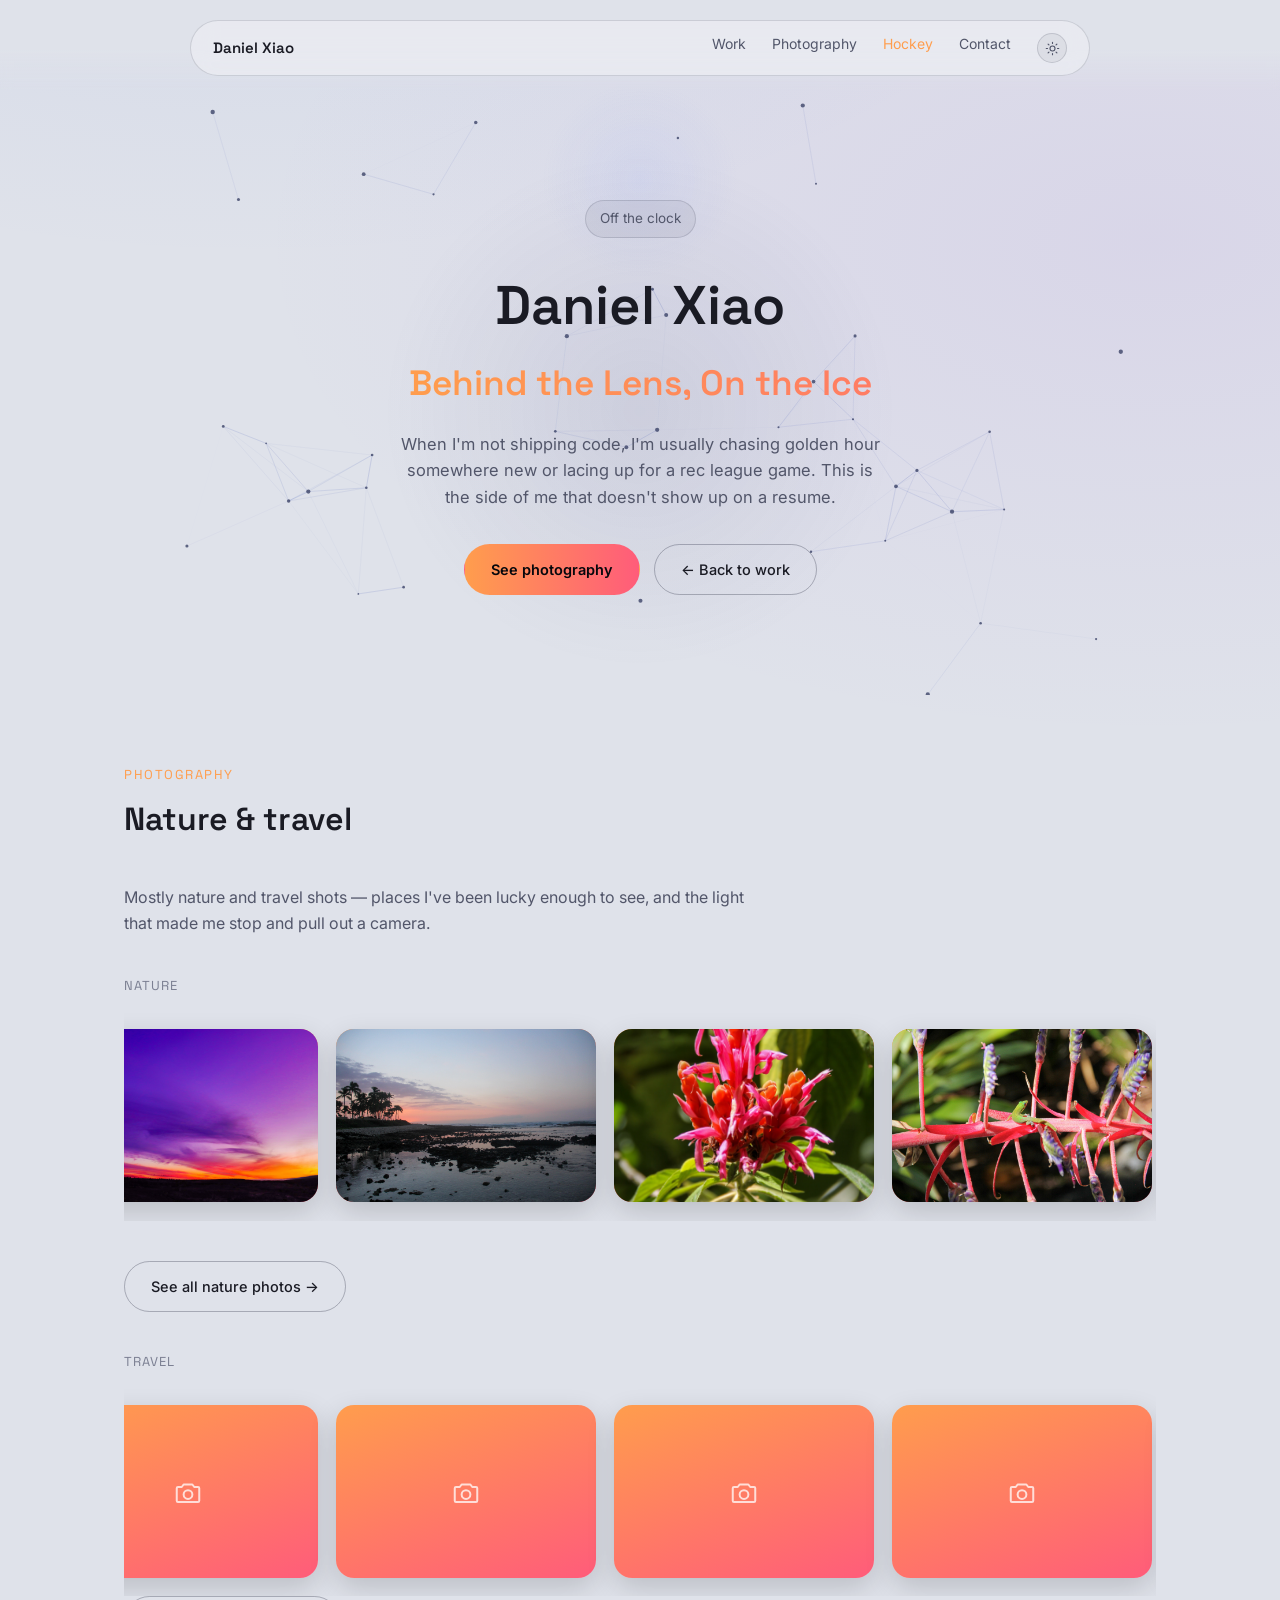
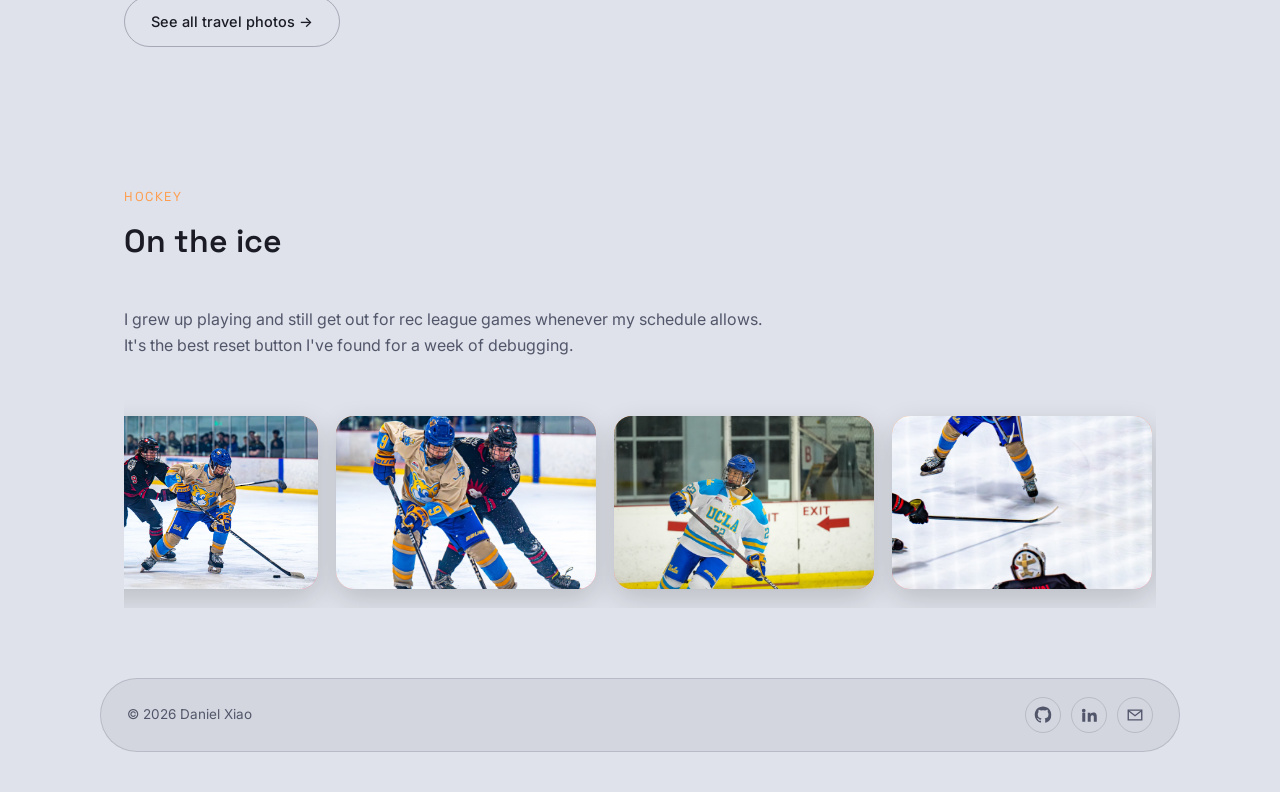
==== commit 3052132b: "Add a DX monogram favicon SVG master (favicon.svg) matches the site's blue-to-purple brand gradient," ====
--- a/creative.html
+++ b/creative.html
@@ -5,6 +5,10 @@
   <meta name="viewport" content="width=device-width, initial-scale=1.0">
   <title>Daniel Xiao — Photography &amp; Hockey</title>
   <meta name="description" content="The creative side of Daniel Xiao — landscape and travel photography, and rec league hockey.">
+  <link rel="icon" href="favicon.svg" type="image/svg+xml">
+  <link rel="icon" href="favicon-32.png" sizes="32x32" type="image/png">
+  <link rel="icon" href="favicon-16.png" sizes="16x16" type="image/png">
+  <link rel="apple-touch-icon" href="apple-touch-icon.png">
   <script>
     (function () {
       var stored = localStorage.getItem('portfolio-theme');
--- a/style.css
+++ b/style.css
@@ -420,6 +420,7 @@
 .timeline-item ul { margin: 0; padding-left: 18px; }
 .timeline-item li { color: var(--text-muted); font-size: 14.5px; margin-bottom: 8px; }
 .timeline-item li:last-child { margin-bottom: 0; }
+.timeline-item .pill-row { margin: 18px 0 0; }
 @media (max-width: 700px) { .timeline { padding-left: 22px; } .timeline-item::before { left: -28px; } }
 
 /* project grid */
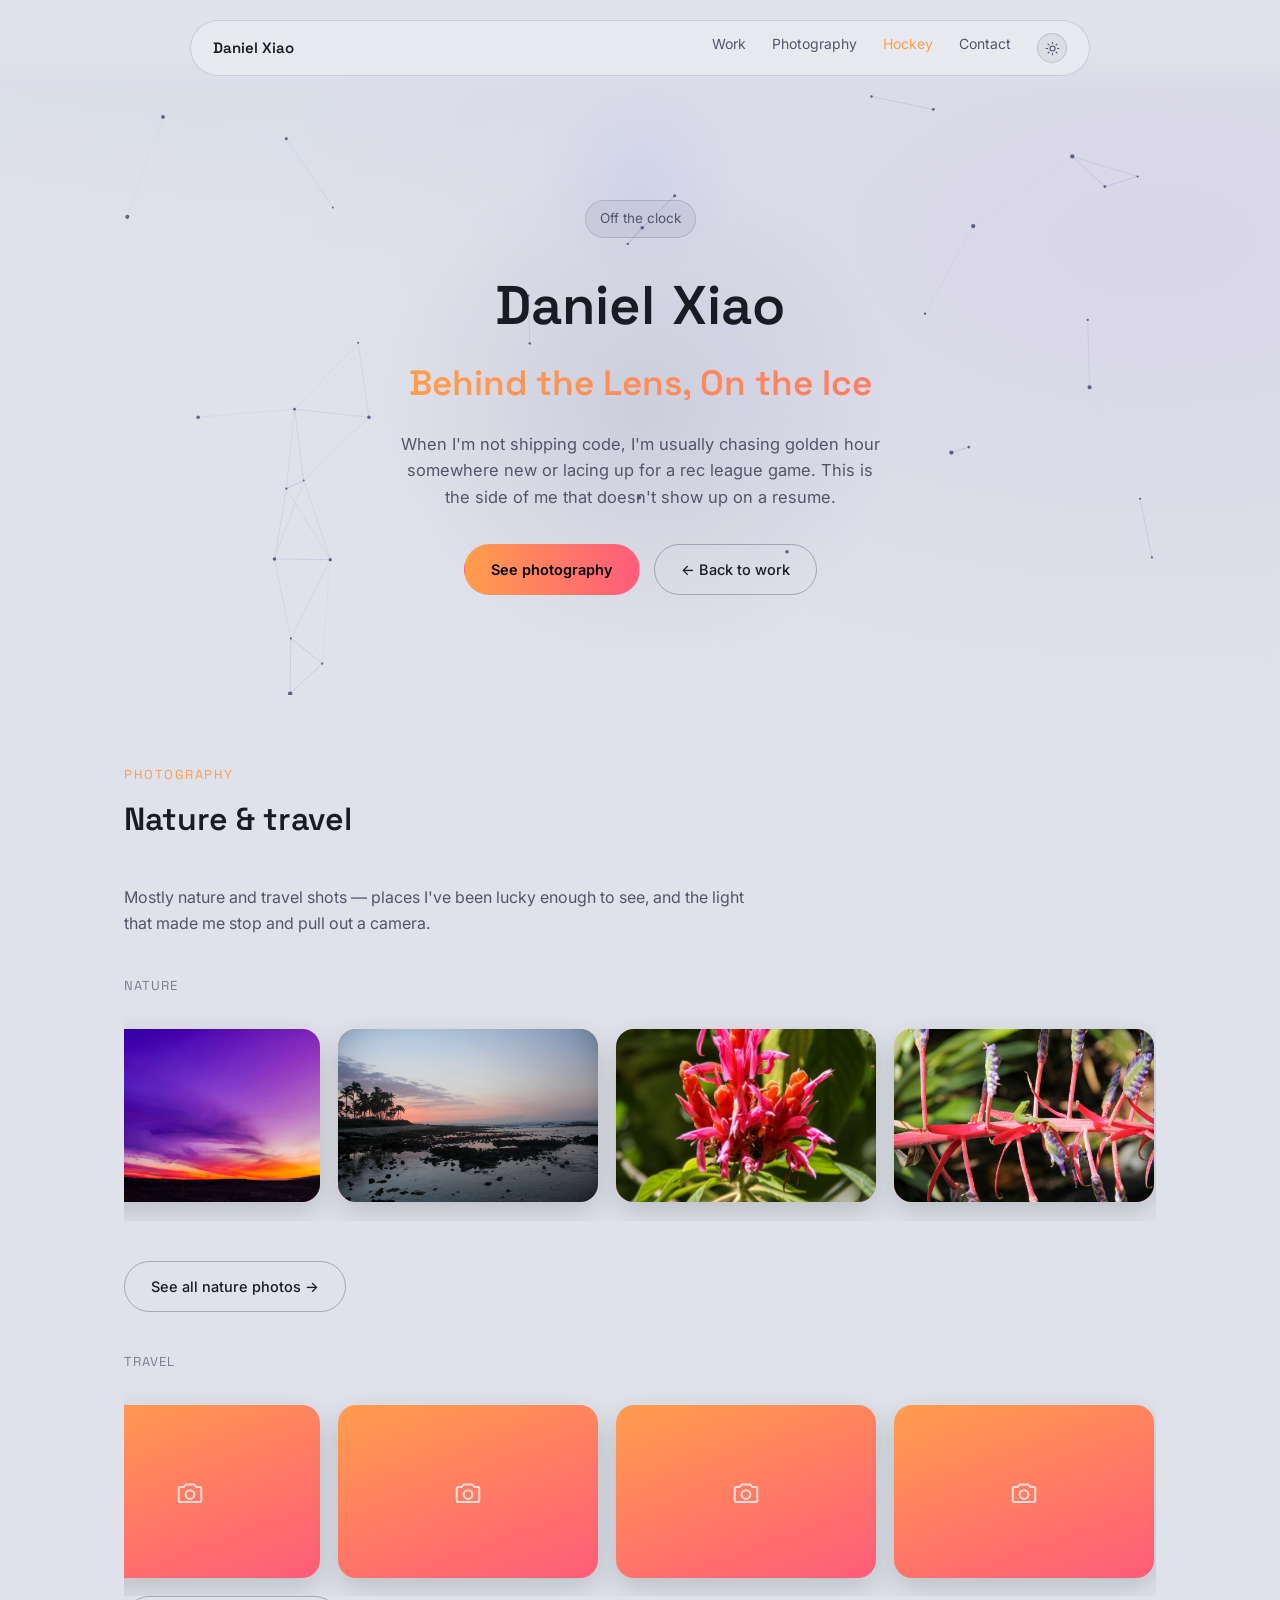
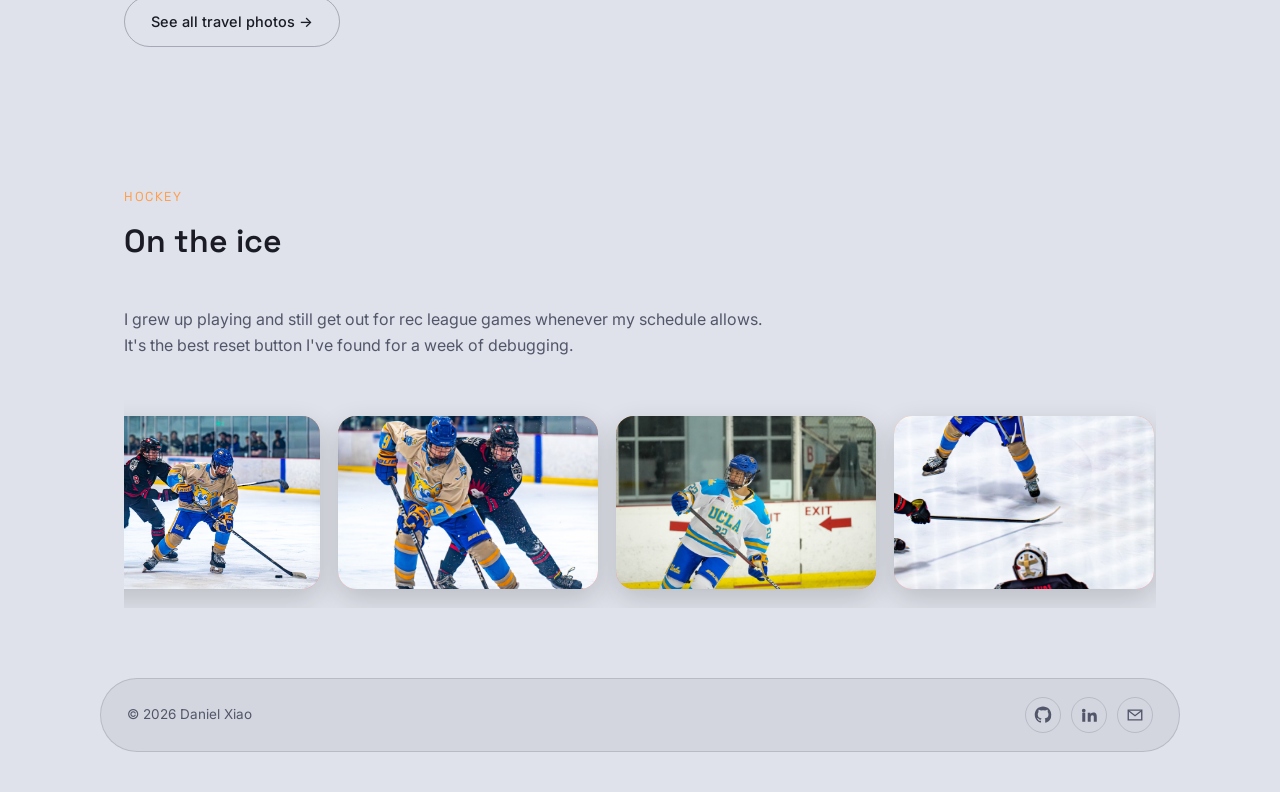
==== commit 9e8b4a96: "Stop the page from opening at a scrolled-down position Browsers restore the previous scroll offset o" ====
--- a/creative.html
+++ b/creative.html
@@ -11,6 +11,7 @@
   <link rel="apple-touch-icon" href="apple-touch-icon.png">
   <script>
     (function () {
+      if ('scrollRestoration' in history) history.scrollRestoration = 'manual';
       var stored = localStorage.getItem('portfolio-theme');
       var theme = stored || (matchMedia('(prefers-color-scheme: light)').matches ? 'light' : 'dark');
       document.documentElement.setAttribute('data-theme', theme);
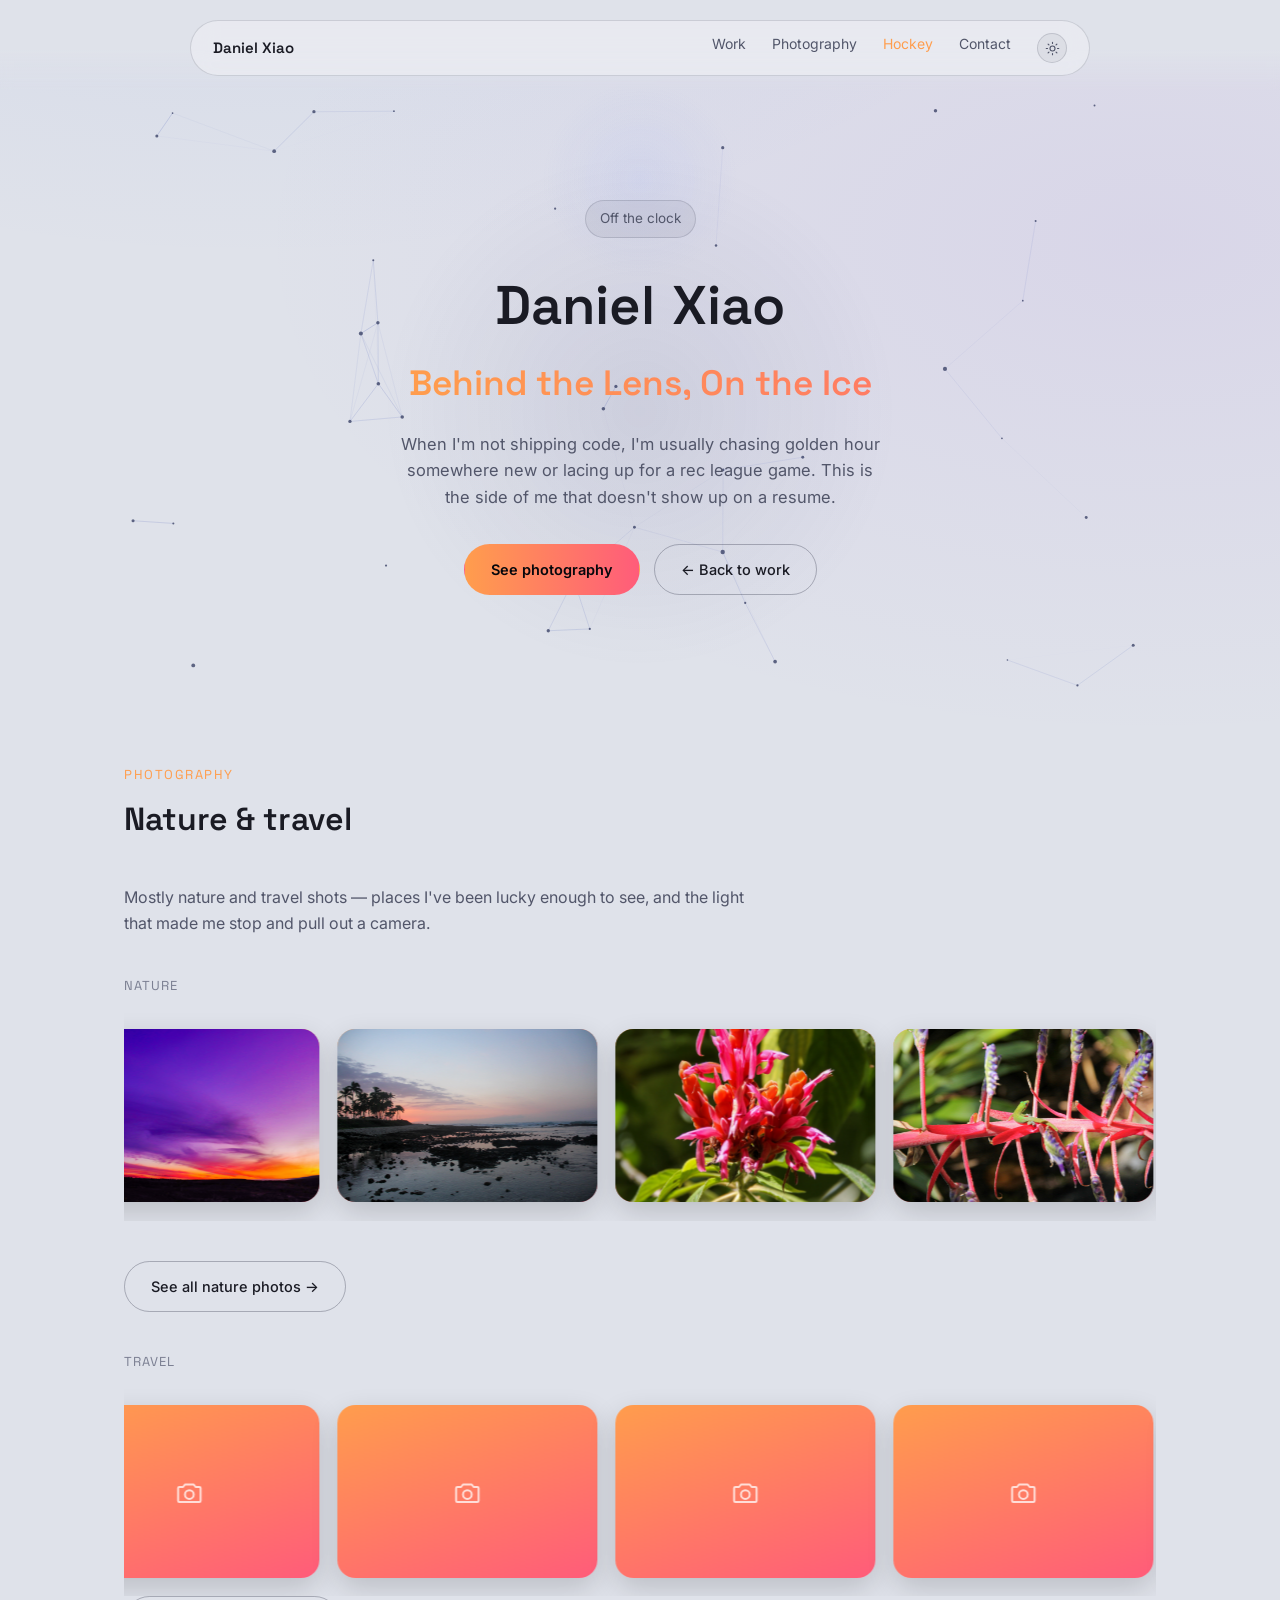
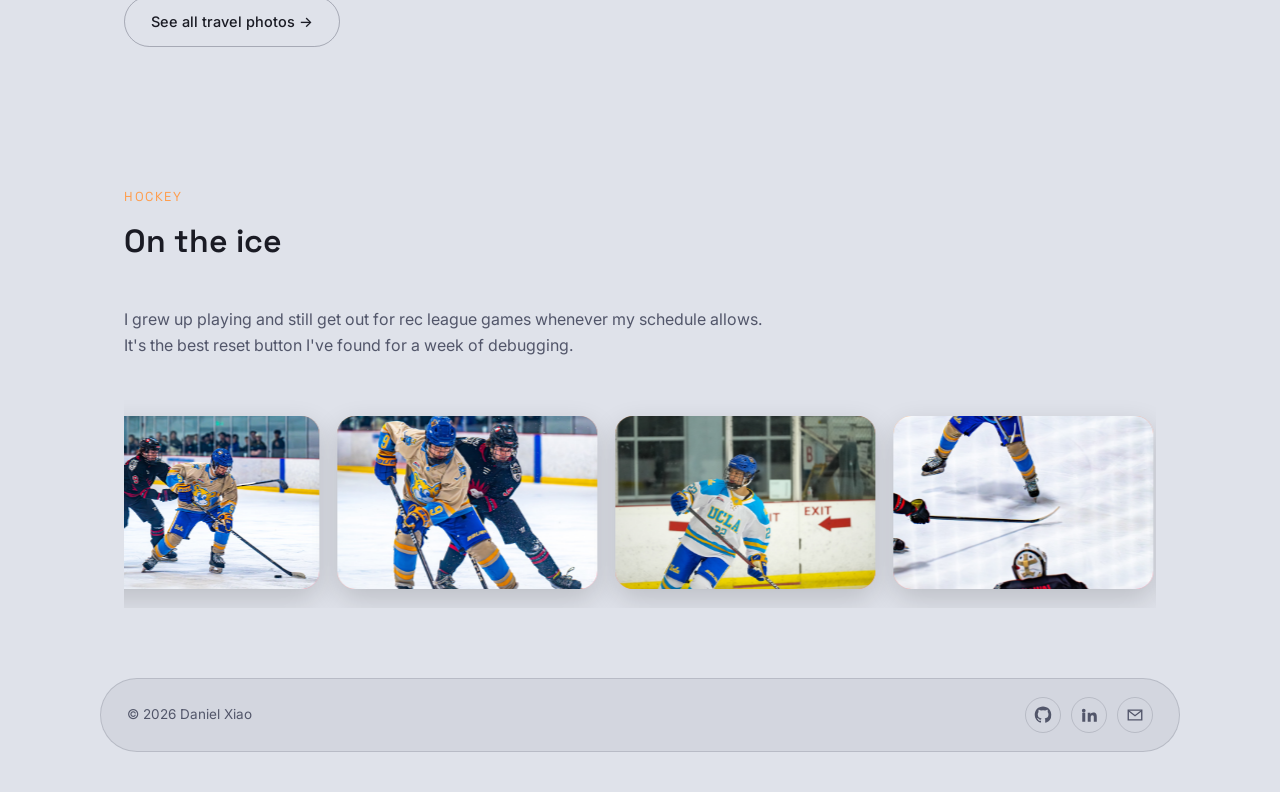
==== commit c1b58530: "Wire up new nature/travel photos: HTML changes + first nature photo" ====
--- a/creative.html
+++ b/creative.html
@@ -117,19 +117,43 @@
           <article class="photo-card">
             <div class="photo-frame">
               <span class="photo-fallback"><svg viewBox="0 0 24 24" fill="none" stroke="currentColor" stroke-width="1.6" stroke-linecap="round" stroke-linejoin="round"><path d="M4 8h3l1.5-2h7L17 8h3a1 1 0 0 1 1 1v10a1 1 0 0 1-1 1H4a1 1 0 0 1-1-1V9a1 1 0 0 1 1-1Z"/><circle cx="12" cy="14" r="3.5"/></svg></span>
-              <img src="assets/img/photography/travel/01.jpg" alt="Travel photo" class="photo-img" onerror="this.remove()">
-            </div>
-          </article>
-          <article class="photo-card">
-            <div class="photo-frame">
-              <span class="photo-fallback"><svg viewBox="0 0 24 24" fill="none" stroke="currentColor" stroke-width="1.6" stroke-linecap="round" stroke-linejoin="round"><path d="M4 8h3l1.5-2h7L17 8h3a1 1 0 0 1 1 1v10a1 1 0 0 1-1 1H4a1 1 0 0 1-1-1V9a1 1 0 0 1 1-1Z"/><circle cx="12" cy="14" r="3.5"/></svg></span>
-              <img src="assets/img/photography/travel/02.jpg" alt="Travel photo" class="photo-img" onerror="this.remove()">
-            </div>
-          </article>
-          <article class="photo-card">
-            <div class="photo-frame">
-              <span class="photo-fallback"><svg viewBox="0 0 24 24" fill="none" stroke="currentColor" stroke-width="1.6" stroke-linecap="round" stroke-linejoin="round"><path d="M4 8h3l1.5-2h7L17 8h3a1 1 0 0 1 1 1v10a1 1 0 0 1-1 1H4a1 1 0 0 1-1-1V9a1 1 0 0 1 1-1Z"/><circle cx="12" cy="14" r="3.5"/></svg></span>
-              <img src="assets/img/photography/travel/03.jpg" alt="Travel photo" class="photo-img" onerror="this.remove()">
+              <img src="assets/img/photography/travel/IMG_7566.jpeg" alt="Travel photo" class="photo-img" onerror="this.remove()">
+            </div>
+          </article>
+          <article class="photo-card">
+            <div class="photo-frame">
+              <span class="photo-fallback"><svg viewBox="0 0 24 24" fill="none" stroke="currentColor" stroke-width="1.6" stroke-linecap="round" stroke-linejoin="round"><path d="M4 8h3l1.5-2h7L17 8h3a1 1 0 0 1 1 1v10a1 1 0 0 1-1 1H4a1 1 0 0 1-1-1V9a1 1 0 0 1 1-1Z"/><circle cx="12" cy="14" r="3.5"/></svg></span>
+              <img src="assets/img/photography/travel/IMG_0457.jpeg" alt="Travel photo" class="photo-img" onerror="this.remove()">
+            </div>
+          </article>
+          <article class="photo-card">
+            <div class="photo-frame">
+              <span class="photo-fallback"><svg viewBox="0 0 24 24" fill="none" stroke="currentColor" stroke-width="1.6" stroke-linecap="round" stroke-linejoin="round"><path d="M4 8h3l1.5-2h7L17 8h3a1 1 0 0 1 1 1v10a1 1 0 0 1-1 1H4a1 1 0 0 1-1-1V9a1 1 0 0 1 1-1Z"/><circle cx="12" cy="14" r="3.5"/></svg></span>
+              <img src="assets/img/photography/travel/IMG_2615.jpeg" alt="Travel photo" class="photo-img" onerror="this.remove()">
+            </div>
+          </article>
+          <article class="photo-card">
+            <div class="photo-frame">
+              <span class="photo-fallback"><svg viewBox="0 0 24 24" fill="none" stroke="currentColor" stroke-width="1.6" stroke-linecap="round" stroke-linejoin="round"><path d="M4 8h3l1.5-2h7L17 8h3a1 1 0 0 1 1 1v10a1 1 0 0 1-1 1H4a1 1 0 0 1-1-1V9a1 1 0 0 1 1-1Z"/><circle cx="12" cy="14" r="3.5"/></svg></span>
+              <img src="assets/img/photography/travel/IMG_3114.jpeg" alt="Travel photo" class="photo-img" onerror="this.remove()">
+            </div>
+          </article>
+          <article class="photo-card">
+            <div class="photo-frame">
+              <span class="photo-fallback"><svg viewBox="0 0 24 24" fill="none" stroke="currentColor" stroke-width="1.6" stroke-linecap="round" stroke-linejoin="round"><path d="M4 8h3l1.5-2h7L17 8h3a1 1 0 0 1 1 1v10a1 1 0 0 1-1 1H4a1 1 0 0 1-1-1V9a1 1 0 0 1 1-1Z"/><circle cx="12" cy="14" r="3.5"/></svg></span>
+              <img src="assets/img/photography/travel/IMG_3653.jpeg" alt="Travel photo" class="photo-img" onerror="this.remove()">
+            </div>
+          </article>
+          <article class="photo-card">
+            <div class="photo-frame">
+              <span class="photo-fallback"><svg viewBox="0 0 24 24" fill="none" stroke="currentColor" stroke-width="1.6" stroke-linecap="round" stroke-linejoin="round"><path d="M4 8h3l1.5-2h7L17 8h3a1 1 0 0 1 1 1v10a1 1 0 0 1-1 1H4a1 1 0 0 1-1-1V9a1 1 0 0 1 1-1Z"/><circle cx="12" cy="14" r="3.5"/></svg></span>
+              <img src="assets/img/photography/travel/IMG_6617.jpeg" alt="Travel photo" class="photo-img" onerror="this.remove()">
+            </div>
+          </article>
+          <article class="photo-card">
+            <div class="photo-frame">
+              <span class="photo-fallback"><svg viewBox="0 0 24 24" fill="none" stroke="currentColor" stroke-width="1.6" stroke-linecap="round" stroke-linejoin="round"><path d="M4 8h3l1.5-2h7L17 8h3a1 1 0 0 1 1 1v10a1 1 0 0 1-1 1H4a1 1 0 0 1-1-1V9a1 1 0 0 1 1-1Z"/><circle cx="12" cy="14" r="3.5"/></svg></span>
+              <img src="assets/img/photography/travel/IMG_7563.jpeg" alt="Travel photo" class="photo-img" onerror="this.remove()">
             </div>
           </article>
         </div>
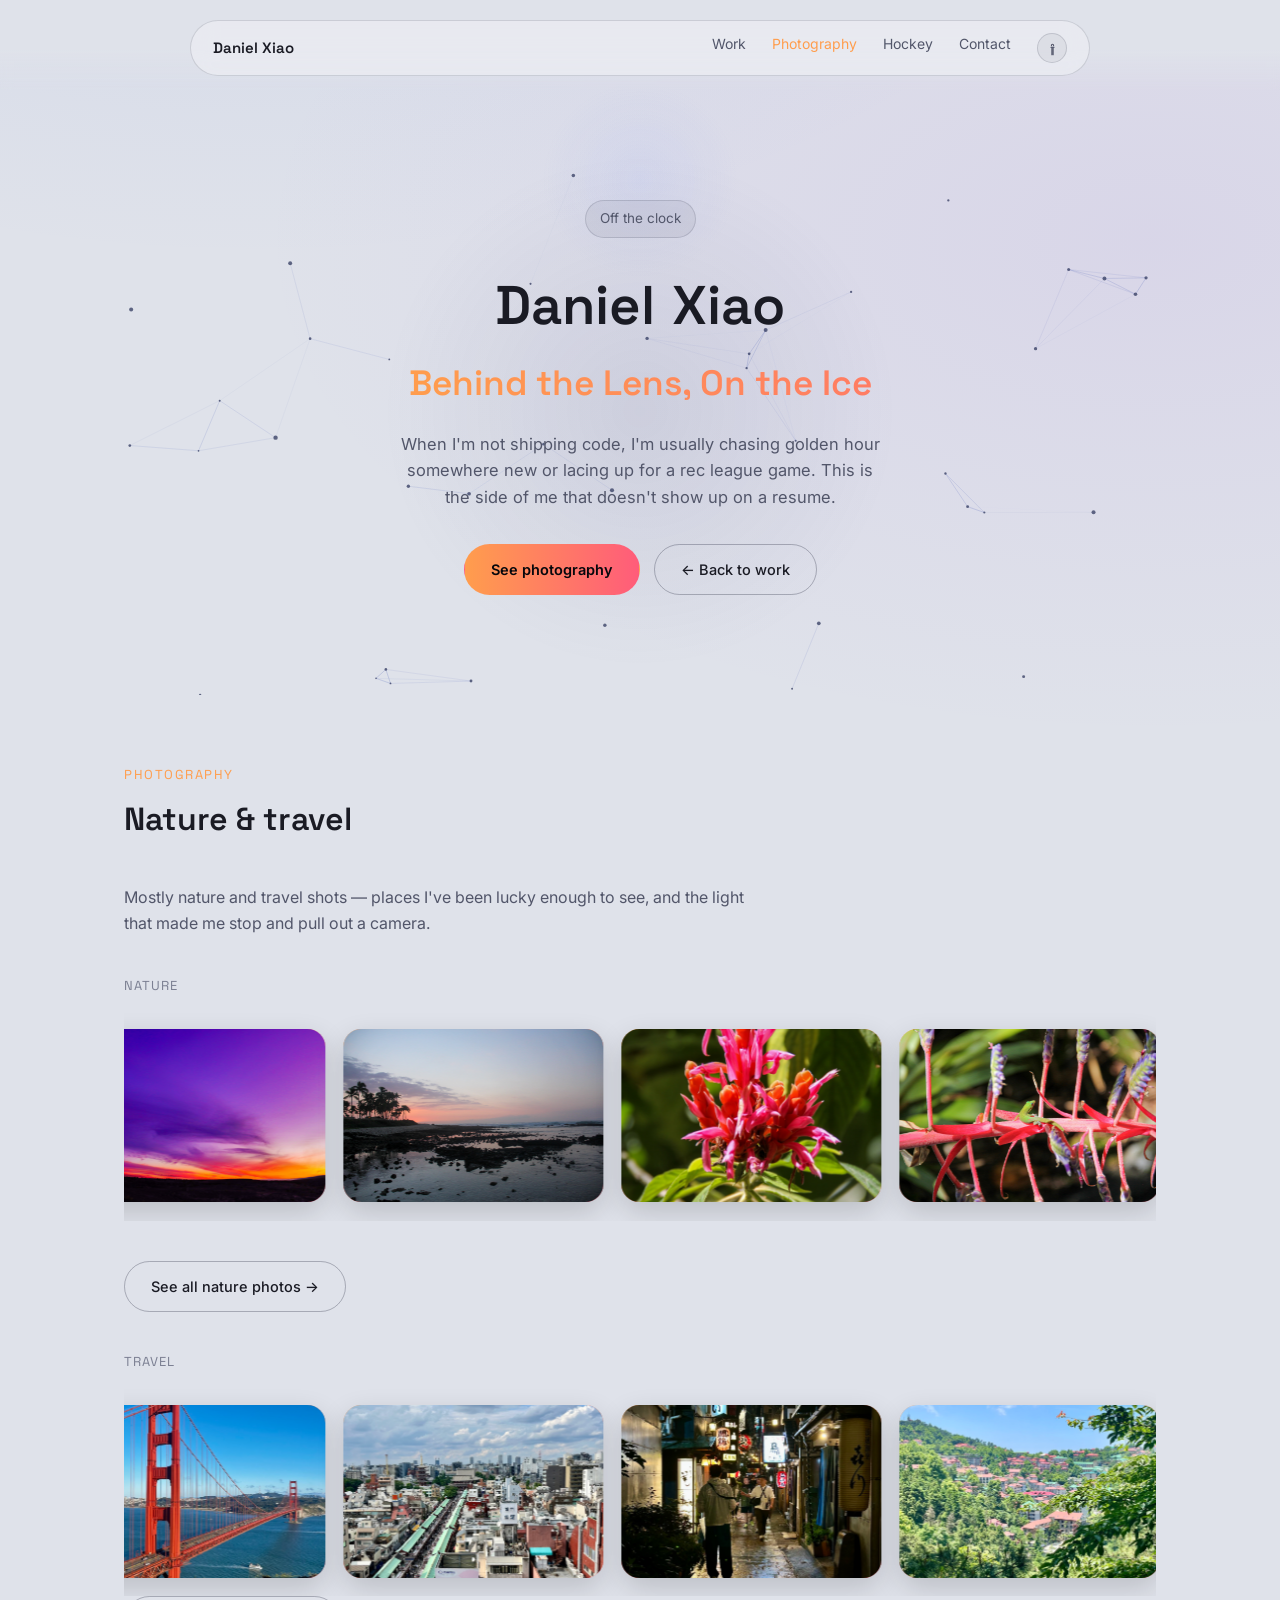
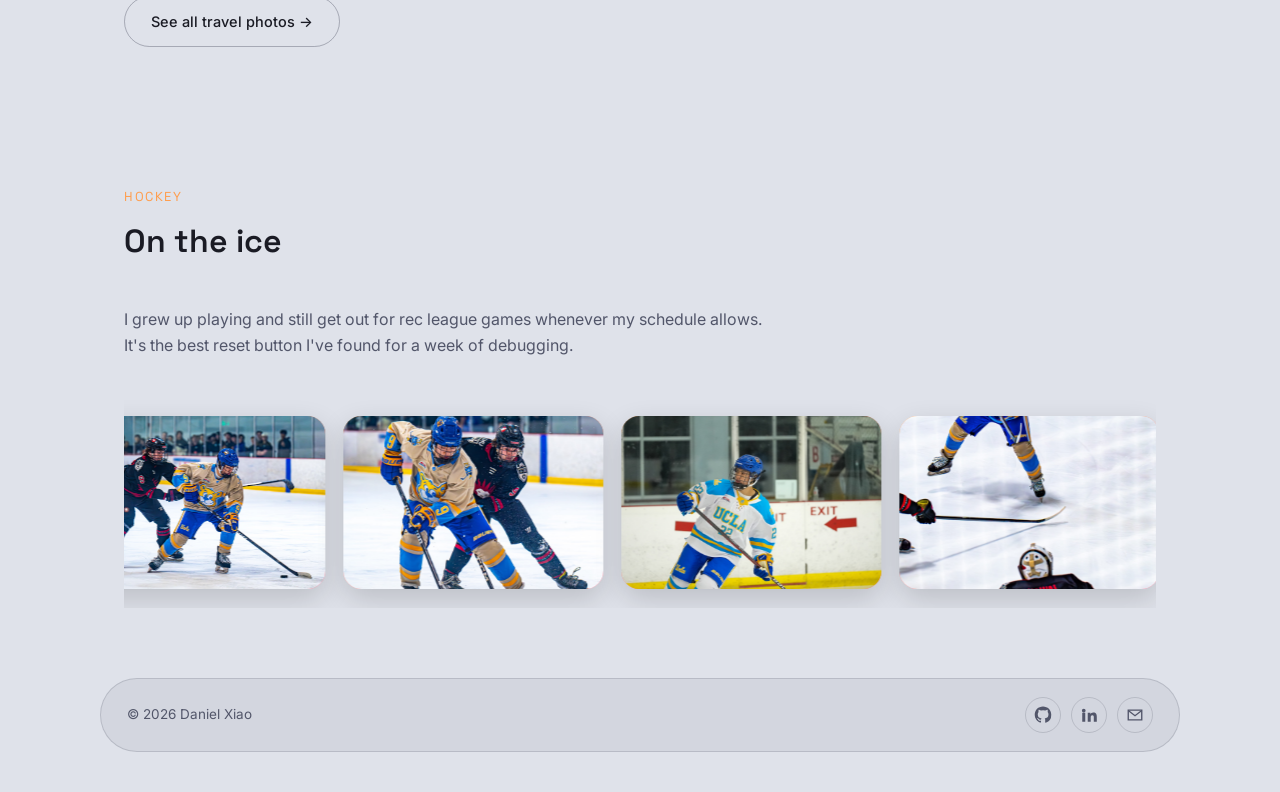
==== commit 7231a786: "Minecraft-flavored personalization: torch theme toggle + achievement toasts Theme toggle icon is now" ====
--- a/creative.html
+++ b/creative.html
@@ -36,8 +36,8 @@
         <a href="#hockey">Hockey</a>
         <a href="index.html#contact">Contact</a>
         <button class="theme-toggle" type="button" aria-label="Toggle light and dark theme">
-          <svg class="icon-moon" viewBox="0 0 24 24" fill="none" stroke="currentColor" stroke-width="1.8" stroke-linecap="round" stroke-linejoin="round"><path d="M21 12.79A9 9 0 1 1 11.21 3 7 7 0 0 0 21 12.79Z"/></svg>
-          <svg class="icon-sun" viewBox="0 0 24 24" fill="none" stroke="currentColor" stroke-width="1.8" stroke-linecap="round"><circle cx="12" cy="12" r="4"/><path d="M12 2v2M12 20v2M4.93 4.93l1.41 1.41M17.66 17.66l1.41 1.41M2 12h2M20 12h2M4.93 19.07l1.41-1.41M17.66 6.34l1.41-1.41"/></svg>
+          <svg class="icon-moon" viewBox="0 0 24 24" fill="none" stroke="currentColor" stroke-width="1.8" stroke-linecap="round" stroke-linejoin="round"><path d="M11 22V11M13 22V11M9.5 11h5"/><path d="M12 3c1.8 1.6 2.6 3 2.6 4.3 0 1.6-1.2 2.9-2.6 2.9S9.4 8.9 9.4 7.3C9.4 6 10.2 4.6 12 3Z" fill="#FFB84D" stroke="none"/></svg>
+          <svg class="icon-sun" viewBox="0 0 24 24" fill="none" stroke="currentColor" stroke-width="1.8" stroke-linecap="round" stroke-linejoin="round"><path d="M11 22V10M13 22V10M9.5 10h5"/><path d="M10.2 7.6c0-1.3.8-2.4 1.8-2.4s1.8 1.1 1.8 2.4"/></svg>
         </button>
       </div>
     </nav>
--- a/style.css
+++ b/style.css
@@ -118,6 +118,17 @@
   background: radial-gradient(140px circle at var(--x, 50%) var(--y, 20%), rgba(130, 155, 255, 0.10), transparent 70%);
   transition: background-color 0.2s ease;
 }
+/* torchlight flicker — a faint nod to the theme-toggle torch, dark mode only */
+:root[data-theme="dark"] .cursor-glow { animation: torch-flicker 2.6s ease-in-out infinite; }
+@keyframes torch-flicker {
+  0%, 100% { opacity: 1; }
+  50% { opacity: 0.82; }
+  62% { opacity: 0.96; }
+  78% { opacity: 0.88; }
+}
+@media (prefers-reduced-motion: reduce) {
+  :root[data-theme="dark"] .cursor-glow { animation: none; }
+}
 
 /* header / nav */
 .site-header {
@@ -166,6 +177,7 @@
 }
 .theme-toggle:hover { border-color: var(--border-bright); background: var(--glass-hover); color: var(--text); }
 .theme-toggle svg { width: 15px; height: 15px; }
+.theme-toggle .icon-moon { filter: drop-shadow(0 0 3px rgba(255, 184, 77, 0.65)); }
 .theme-toggle .icon-sun { display: none; }
 :root[data-theme="light"] .theme-toggle .icon-moon { display: none; }
 :root[data-theme="light"] .theme-toggle .icon-sun { display: block; }
@@ -489,6 +501,7 @@
   background: linear-gradient(160deg, var(--grad-1), var(--grad-2));
   box-shadow: 0 10px 28px rgba(0, 0, 0, 0.16);
   transition: transform 0.3s ease, box-shadow 0.3s ease;
+  cursor: zoom-in;
 }
 .photo-card:hover .photo-frame { transform: scale(1.1); box-shadow: 0 20px 44px rgba(0, 0, 0, 0.3); }
 .photo-img { position: absolute; inset: 0; width: 100%; height: 100%; object-fit: cover; }
@@ -504,6 +517,113 @@
 .photo-fallback svg { width: 30px; height: 30px; }
 .creative-blurb { font-size: 16px; color: var(--text-muted); max-width: 640px; margin: 0 0 40px; }
 
+/* photo lightbox */
+.lightbox {
+  position: fixed;
+  inset: 0;
+  z-index: 300;
+  display: flex;
+  align-items: center;
+  justify-content: center;
+  padding: 40px;
+  background: rgba(3, 4, 8, 0.86);
+  backdrop-filter: blur(10px);
+  -webkit-backdrop-filter: blur(10px);
+  opacity: 0;
+  visibility: hidden;
+  transition: opacity 0.25s ease;
+}
+.lightbox.is-open { opacity: 1; visibility: visible; }
+.lightbox-img {
+  max-width: min(90vw, 1200px);
+  max-height: 88vh;
+  border-radius: var(--radius-md);
+  box-shadow: 0 30px 80px rgba(0, 0, 0, 0.5);
+  transform: scale(0.96);
+  transition: transform 0.25s ease;
+}
+.lightbox.is-open .lightbox-img { transform: scale(1); }
+.lightbox-close,
+.lightbox-nav {
+  position: fixed;
+  display: flex;
+  align-items: center;
+  justify-content: center;
+  width: 44px;
+  height: 44px;
+  border-radius: 50%;
+  border: 1px solid rgba(255, 255, 255, 0.18);
+  background: rgba(255, 255, 255, 0.08);
+  color: #fff;
+  cursor: pointer;
+  transition: background 0.2s ease, transform 0.15s ease;
+}
+.lightbox-close:hover,
+.lightbox-nav:hover { background: rgba(255, 255, 255, 0.18); }
+.lightbox-close svg,
+.lightbox-nav svg { width: 20px; height: 20px; }
+.lightbox-close { top: 24px; right: 24px; }
+.lightbox-prev, .lightbox-next { top: 50%; transform: translateY(-50%); }
+.lightbox-prev { left: 24px; }
+.lightbox-next { right: 24px; }
+.lightbox-prev:hover, .lightbox-next:hover { transform: translateY(-50%) scale(1.06); }
+@media (max-width: 640px) {
+  .lightbox { padding: 20px; }
+  .lightbox-prev, .lightbox-next { display: none; }
+}
+@media (prefers-reduced-motion: reduce) {
+  .lightbox, .lightbox-img { transition: none; }
+}
+
+/* achievement toasts */
+.achievement-toast-container {
+  position: fixed;
+  bottom: 24px;
+  right: 24px;
+  z-index: 400;
+  display: flex;
+  flex-direction: column-reverse;
+  gap: 10px;
+  pointer-events: none;
+}
+.achievement-toast {
+  display: flex;
+  align-items: center;
+  gap: 12px;
+  min-width: 230px;
+  max-width: 320px;
+  padding: 10px 16px 10px 10px;
+  background: rgba(18, 19, 26, 0.94);
+  border: 1px solid rgba(255, 209, 102, 0.35);
+  border-radius: 10px;
+  box-shadow: 0 12px 32px rgba(0, 0, 0, 0.35);
+  transform: translateX(calc(100% + 24px));
+  opacity: 0;
+  transition: transform 0.45s cubic-bezier(0.22, 0.9, 0.32, 1.2), opacity 0.3s ease;
+}
+.achievement-toast.is-visible { transform: translateX(0); opacity: 1; }
+.achievement-toast-icon {
+  width: 36px;
+  height: 36px;
+  flex-shrink: 0;
+  border-radius: 7px;
+  display: flex;
+  align-items: center;
+  justify-content: center;
+  background: linear-gradient(160deg, var(--grad-1), var(--grad-2));
+  color: #06070c;
+}
+.achievement-toast-icon svg { width: 19px; height: 19px; }
+.achievement-toast-title { font-size: 10.5px; text-transform: uppercase; letter-spacing: 0.6px; color: #FFD166; font-weight: 700; margin: 0 0 2px; }
+.achievement-toast-text { font-size: 13.5px; color: #fff; font-weight: 600; margin: 0; font-family: var(--font-display); }
+@media (max-width: 640px) {
+  .achievement-toast-container { left: 16px; right: 16px; bottom: 16px; }
+  .achievement-toast { max-width: none; }
+}
+@media (prefers-reduced-motion: reduce) {
+  .achievement-toast { transition: opacity 0.3s ease; transform: none; }
+}
+
 /* contact */
 .contact-section { text-align: center; }
 .contact-section .about-text { margin-left: auto; margin-right: auto; }
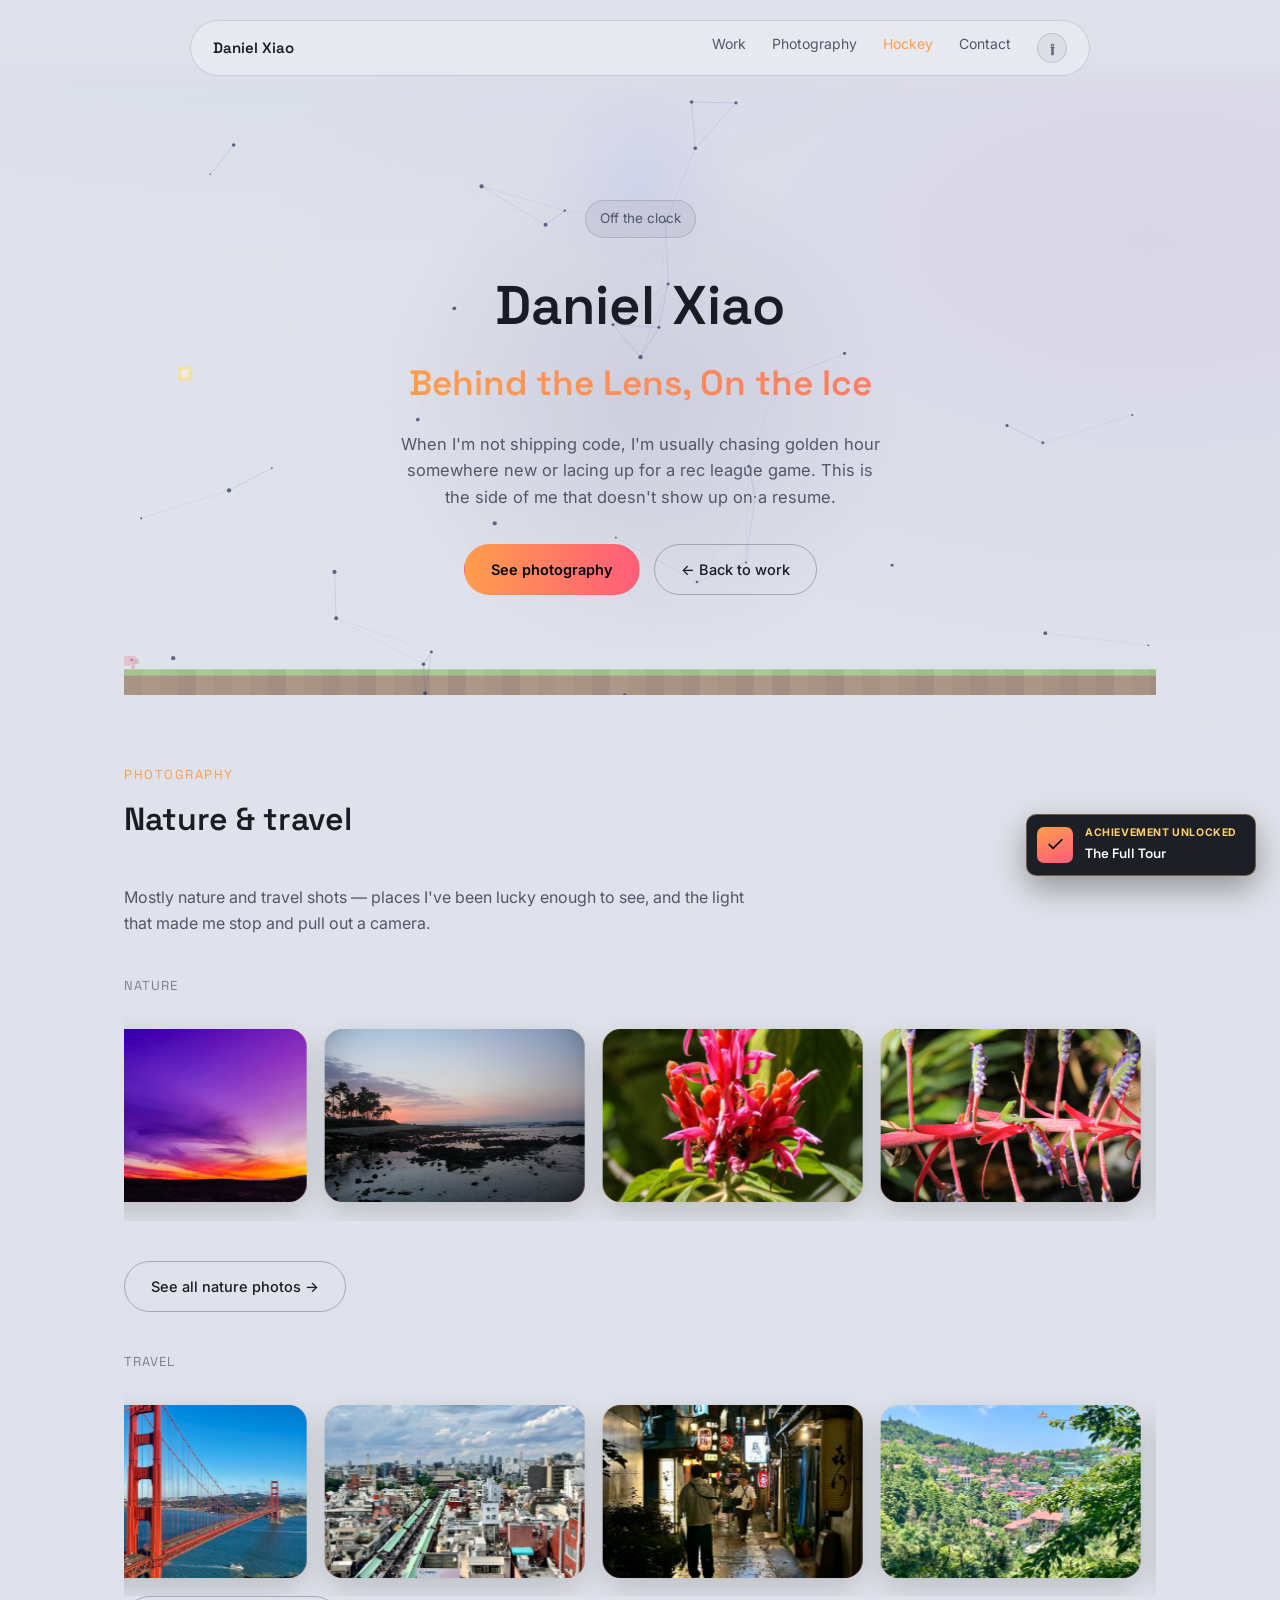
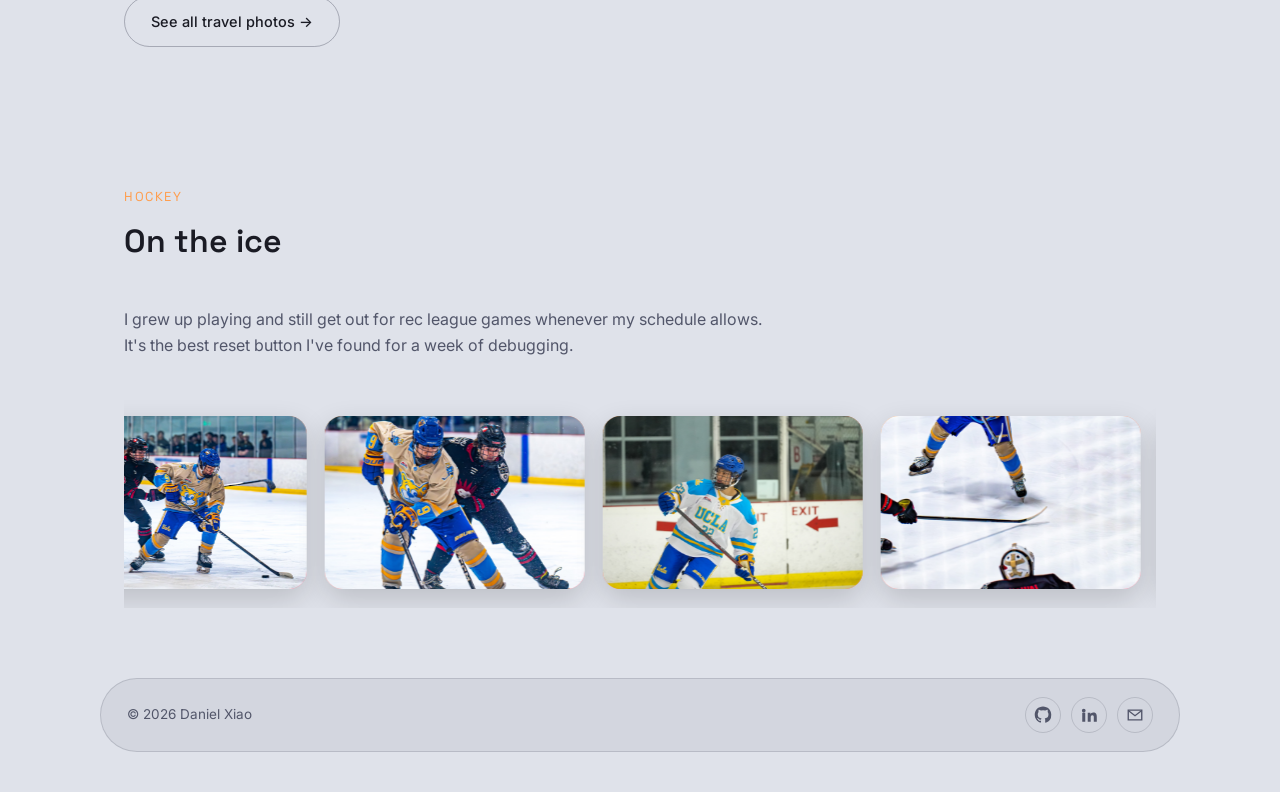
==== commit 8bb56a37: "Add an ambient Minecraft day/night scene to the hero background A quiet blocky landscape layered beh" ====
--- a/creative.html
+++ b/creative.html
@@ -47,6 +47,7 @@
 
     <!-- HERO -->
     <section class="hero">
+      <canvas class="mc-scene-canvas" aria-hidden="true"></canvas>
       <canvas class="particle-canvas" aria-hidden="true"></canvas>
       <div class="hero-glow" aria-hidden="true"></div>
 
--- a/style.css
+++ b/style.css
@@ -236,6 +236,7 @@
   pointer-events: none;
   z-index: 1;
 }
+.mc-scene-canvas { position: absolute; inset: 0; width: 100%; height: 100%; z-index: 0; pointer-events: none; opacity: 0.55; }
 .particle-canvas { position: absolute; inset: 0; width: 100%; height: 100%; z-index: 0; pointer-events: none; }
 
 .hero-pill { margin: 0 0 24px; }
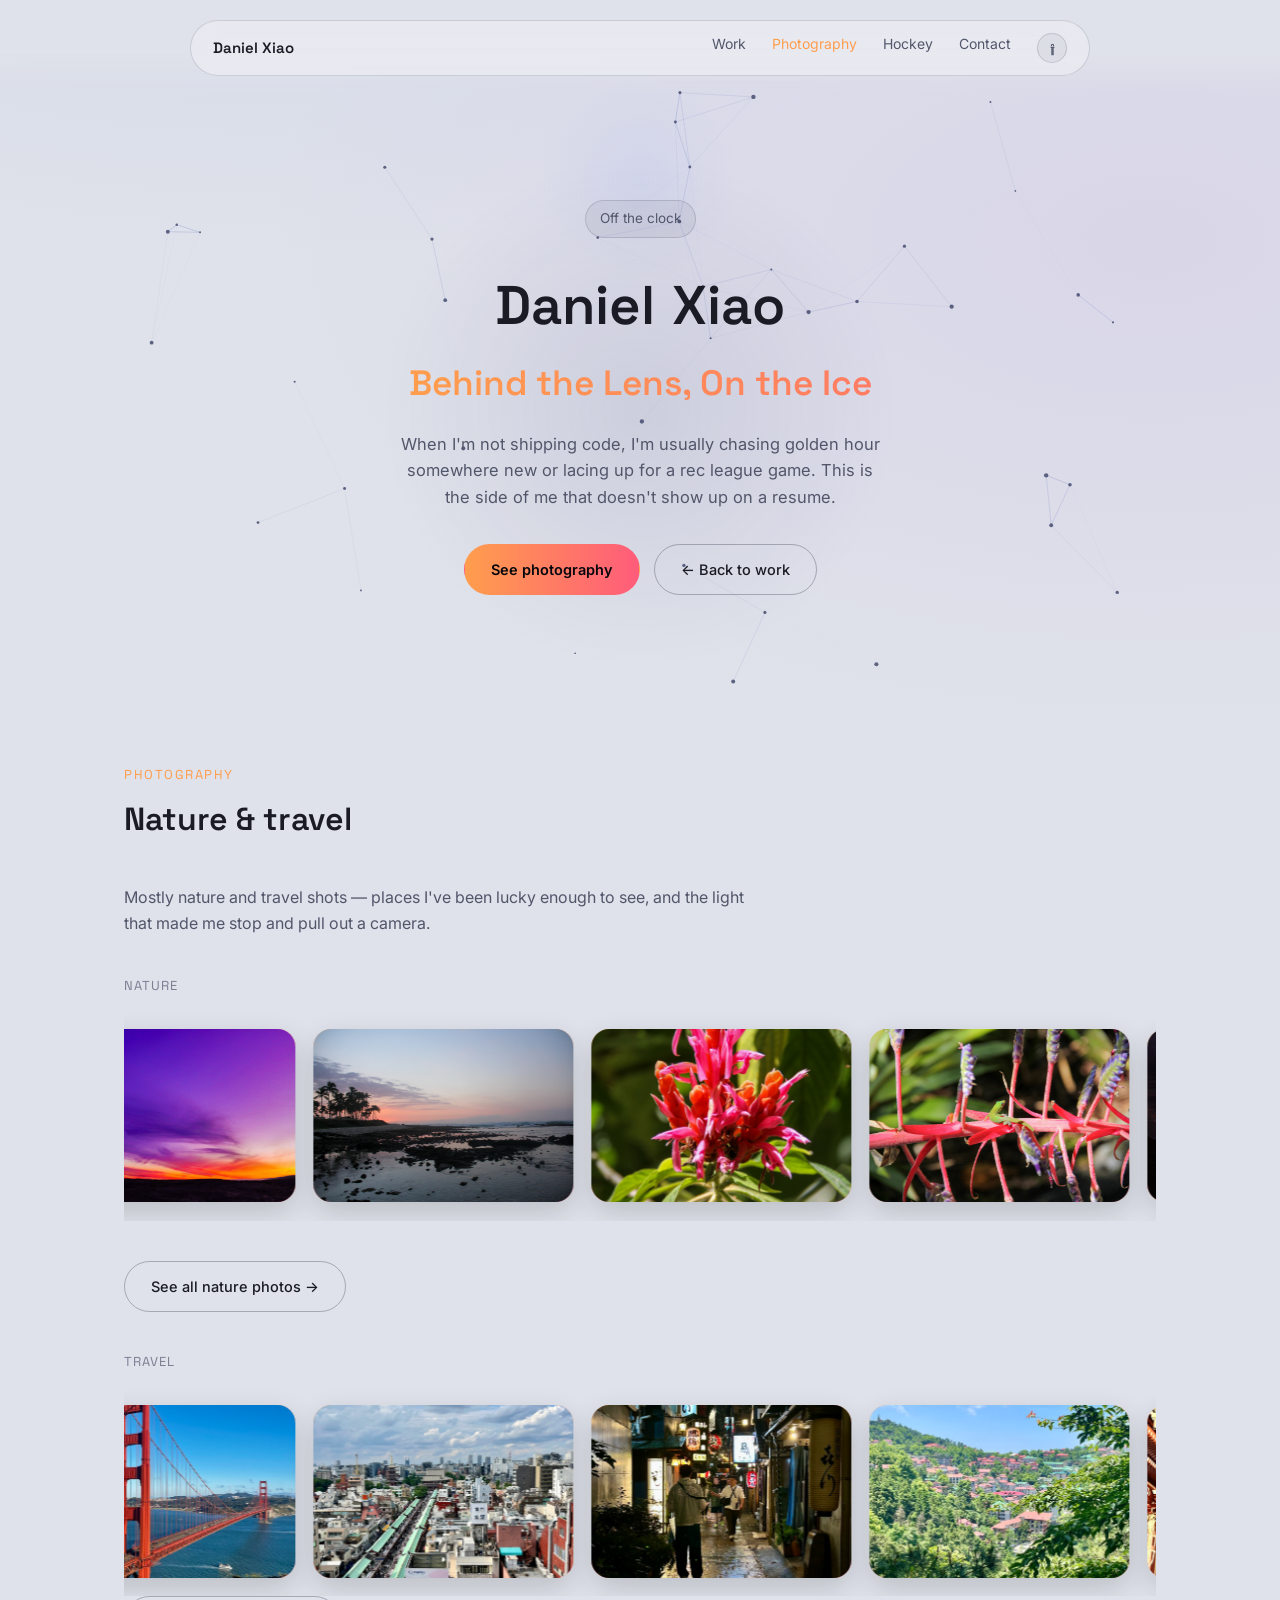
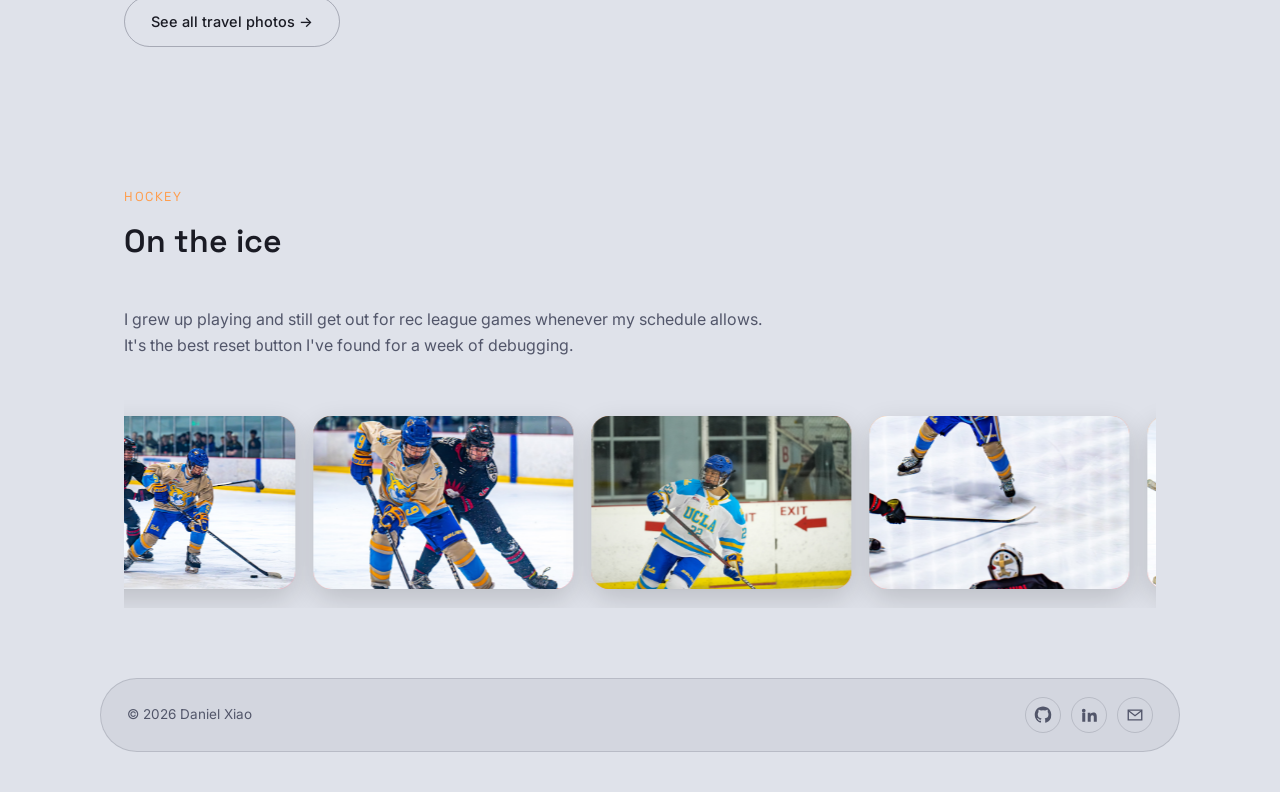
==== commit 907288b3: "Remove the ambient Minecraft hero background, keep the torch/achievement widgets Dropped the .mc-sce" ====
--- a/creative.html
+++ b/creative.html
@@ -47,7 +47,6 @@
 
     <!-- HERO -->
     <section class="hero">
-      <canvas class="mc-scene-canvas" aria-hidden="true"></canvas>
       <canvas class="particle-canvas" aria-hidden="true"></canvas>
       <div class="hero-glow" aria-hidden="true"></div>
 
--- a/style.css
+++ b/style.css
@@ -236,7 +236,6 @@
   pointer-events: none;
   z-index: 1;
 }
-.mc-scene-canvas { position: absolute; inset: 0; width: 100%; height: 100%; z-index: 0; pointer-events: none; opacity: 0.55; }
 .particle-canvas { position: absolute; inset: 0; width: 100%; height: 100%; z-index: 0; pointer-events: none; }
 
 .hero-pill { margin: 0 0 24px; }
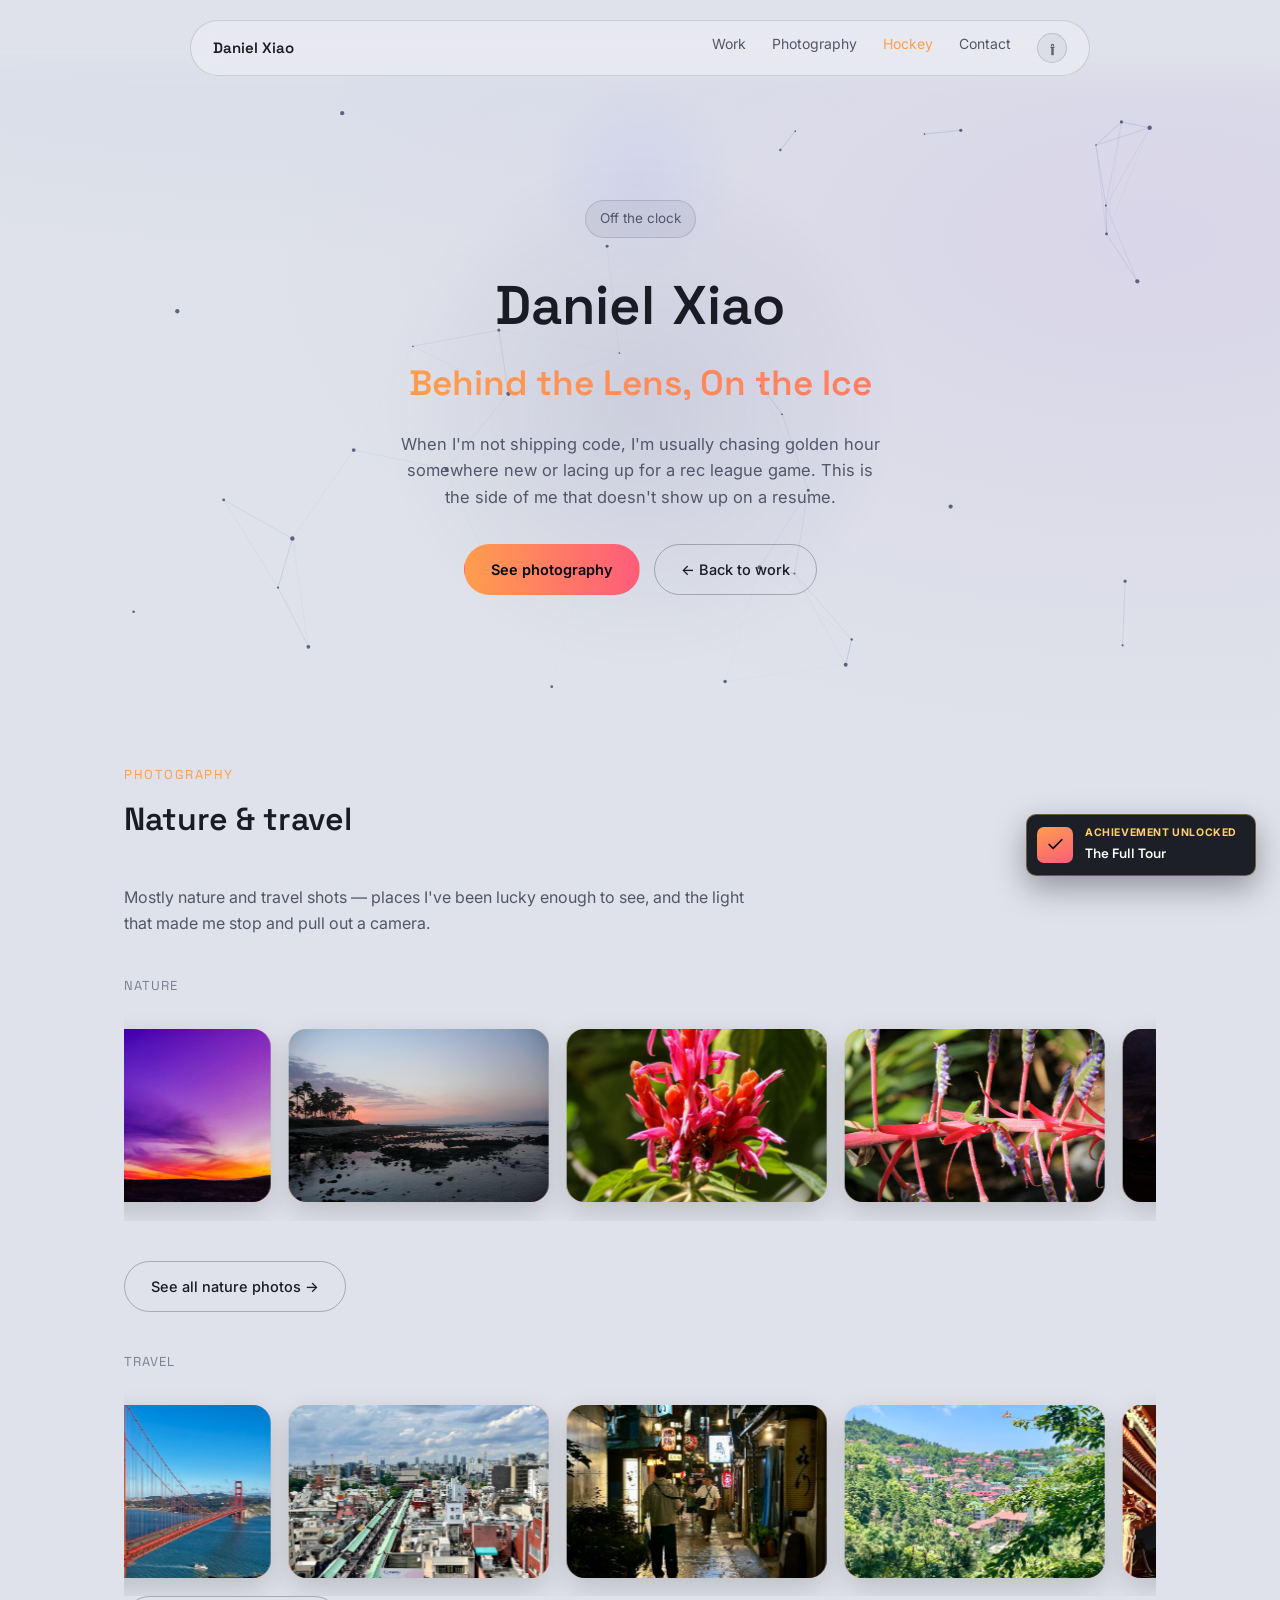
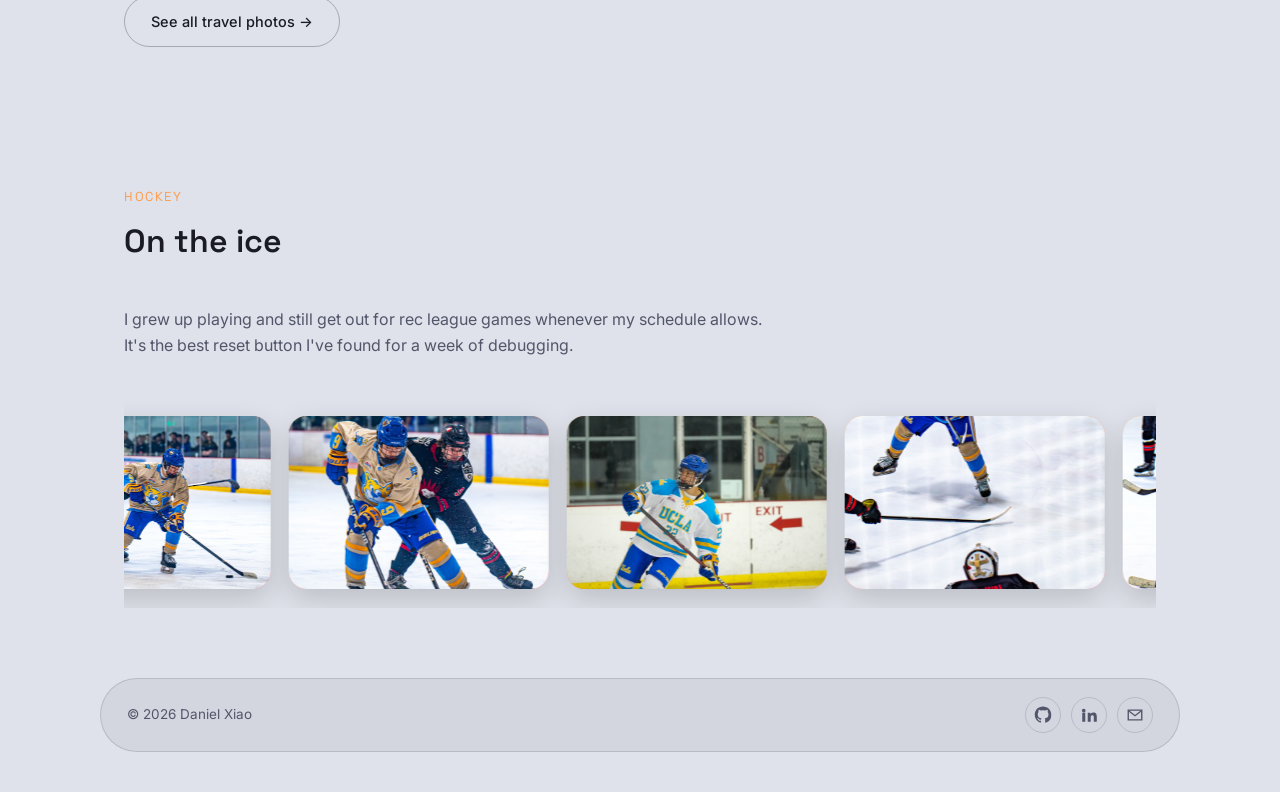
==== commit 7832da4b: "Put a skater on the ice, and give him both sweaters The opening had a puck and an empty rink. Now it" ====
--- a/creative.html
+++ b/creative.html
@@ -260,7 +260,7 @@
         <a href="https://github.com/daniu98" target="_blank" rel="noopener" aria-label="GitHub" class="social-icon">
           <svg viewBox="0 0 24 24" fill="currentColor" width="18" height="18"><path d="M12 .5C5.73.5.98 5.24.98 11.52c0 4.94 3.2 9.13 7.65 10.61.56.1.76-.24.76-.54 0-.27-.01-1.13-.02-2.04-3.11.68-3.77-1.32-3.77-1.32-.51-1.3-1.24-1.64-1.24-1.64-1.02-.7.08-.69.08-.69 1.12.08 1.71 1.15 1.71 1.15 1 1.71 2.63 1.22 3.27.93.1-.72.39-1.22.71-1.5-2.48-.28-5.1-1.24-5.1-5.53 0-1.22.44-2.22 1.15-3-.12-.28-.5-1.42.11-2.96 0 0 .94-.3 3.08 1.15a10.7 10.7 0 0 1 5.6 0c2.14-1.45 3.08-1.15 3.08-1.15.61 1.54.23 2.68.11 2.96.72.78 1.15 1.78 1.15 3 0 4.3-2.62 5.24-5.12 5.52.4.35.76 1.04.76 2.1 0 1.52-.01 2.74-.01 3.11 0 .3.2.65.77.54A11.03 11.03 0 0 0 23 11.52C23 5.24 18.27.5 12 .5Z"/></svg>
         </a>
-        <a href="https://linkedin.com/in/daniel-xiao" target="_blank" rel="noopener" aria-label="LinkedIn" class="social-icon">
+        <a href="https://linkedin.com/in/daniel-xiao-9b56613bb" target="_blank" rel="noopener" aria-label="LinkedIn" class="social-icon">
           <svg viewBox="0 0 24 24" fill="currentColor" width="18" height="18"><path d="M4.98 3.5a2.5 2.5 0 1 1 0 5 2.5 2.5 0 0 1 0-5ZM3 9h4v12H3V9Zm7 0h3.8v1.7h.05c.53-.98 1.83-2 3.77-2 4.03 0 4.78 2.5 4.78 5.76V21h-4v-5.7c0-1.36-.02-3.1-1.9-3.1-1.9 0-2.2 1.48-2.2 3v5.8h-4V9Z"/></svg>
         </a>
         <a href="mailto:daniu9807@g.ucla.edu" aria-label="Email" class="social-icon">
